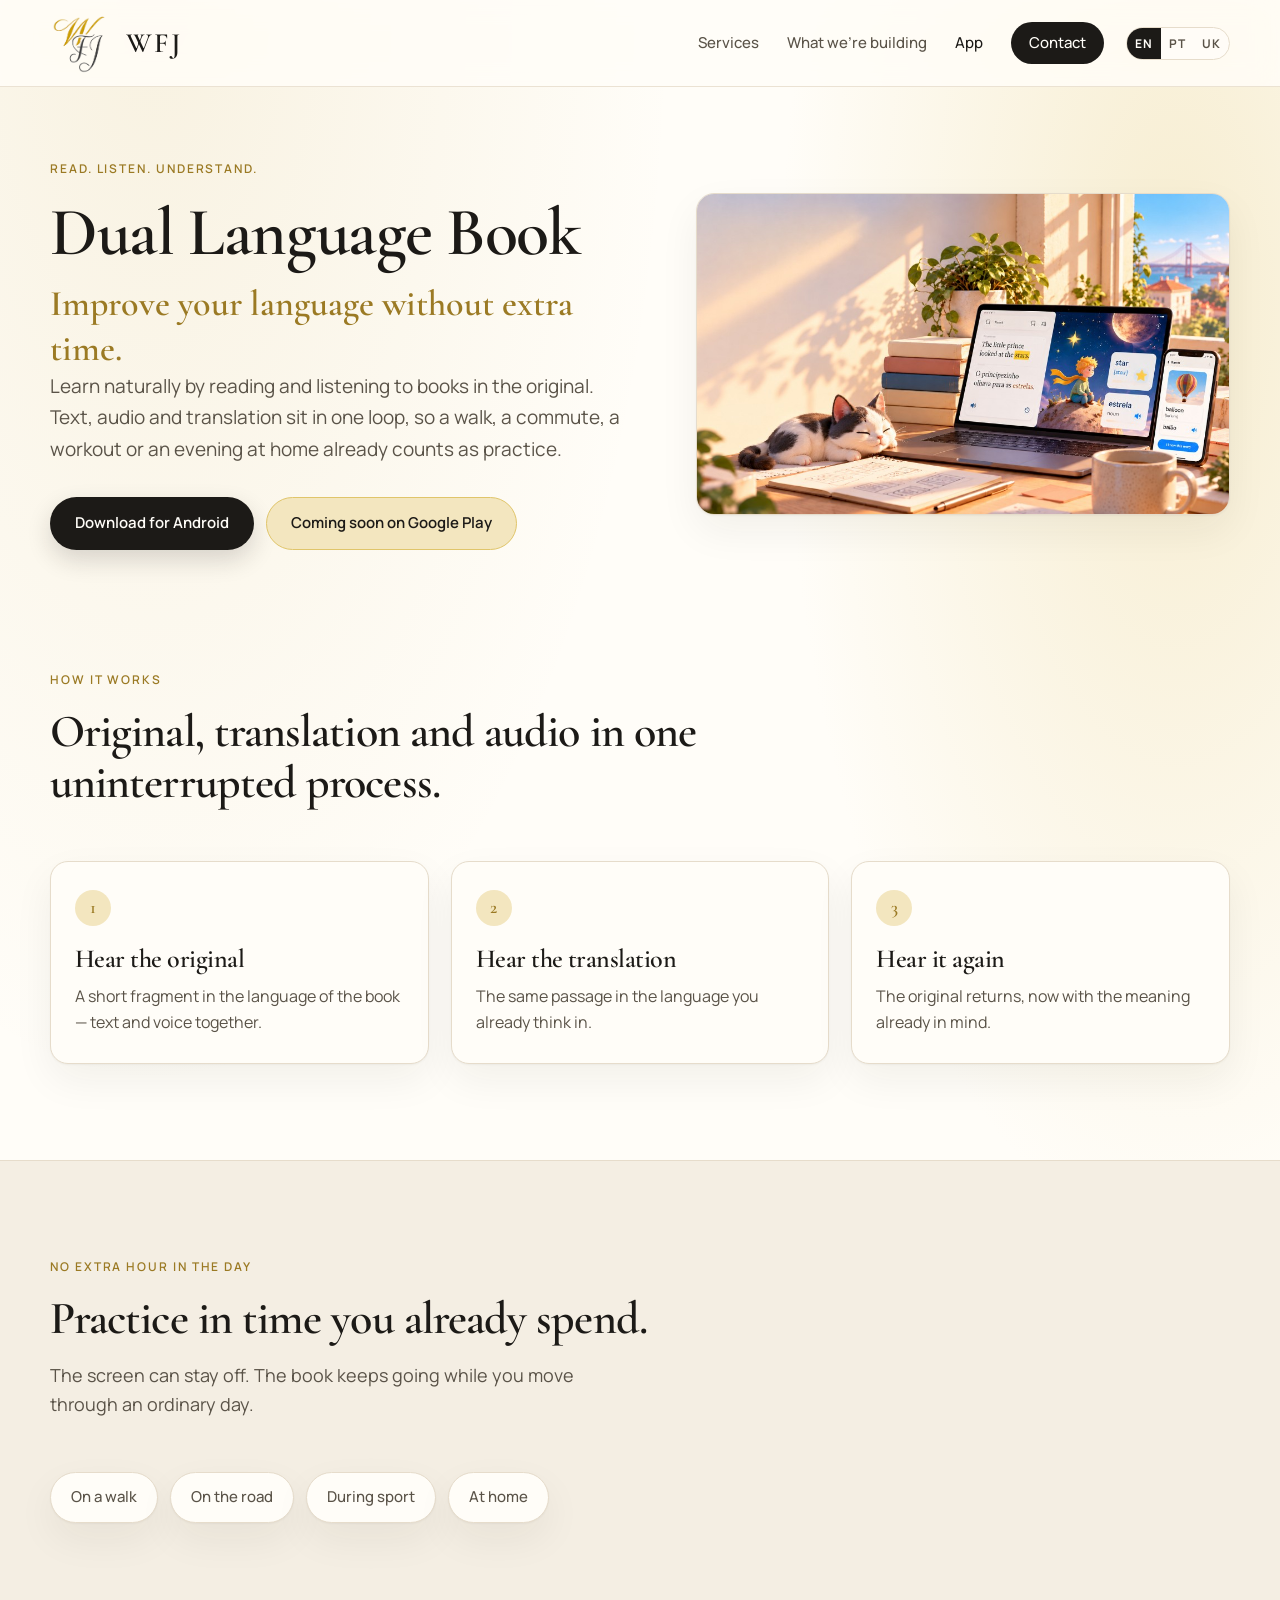
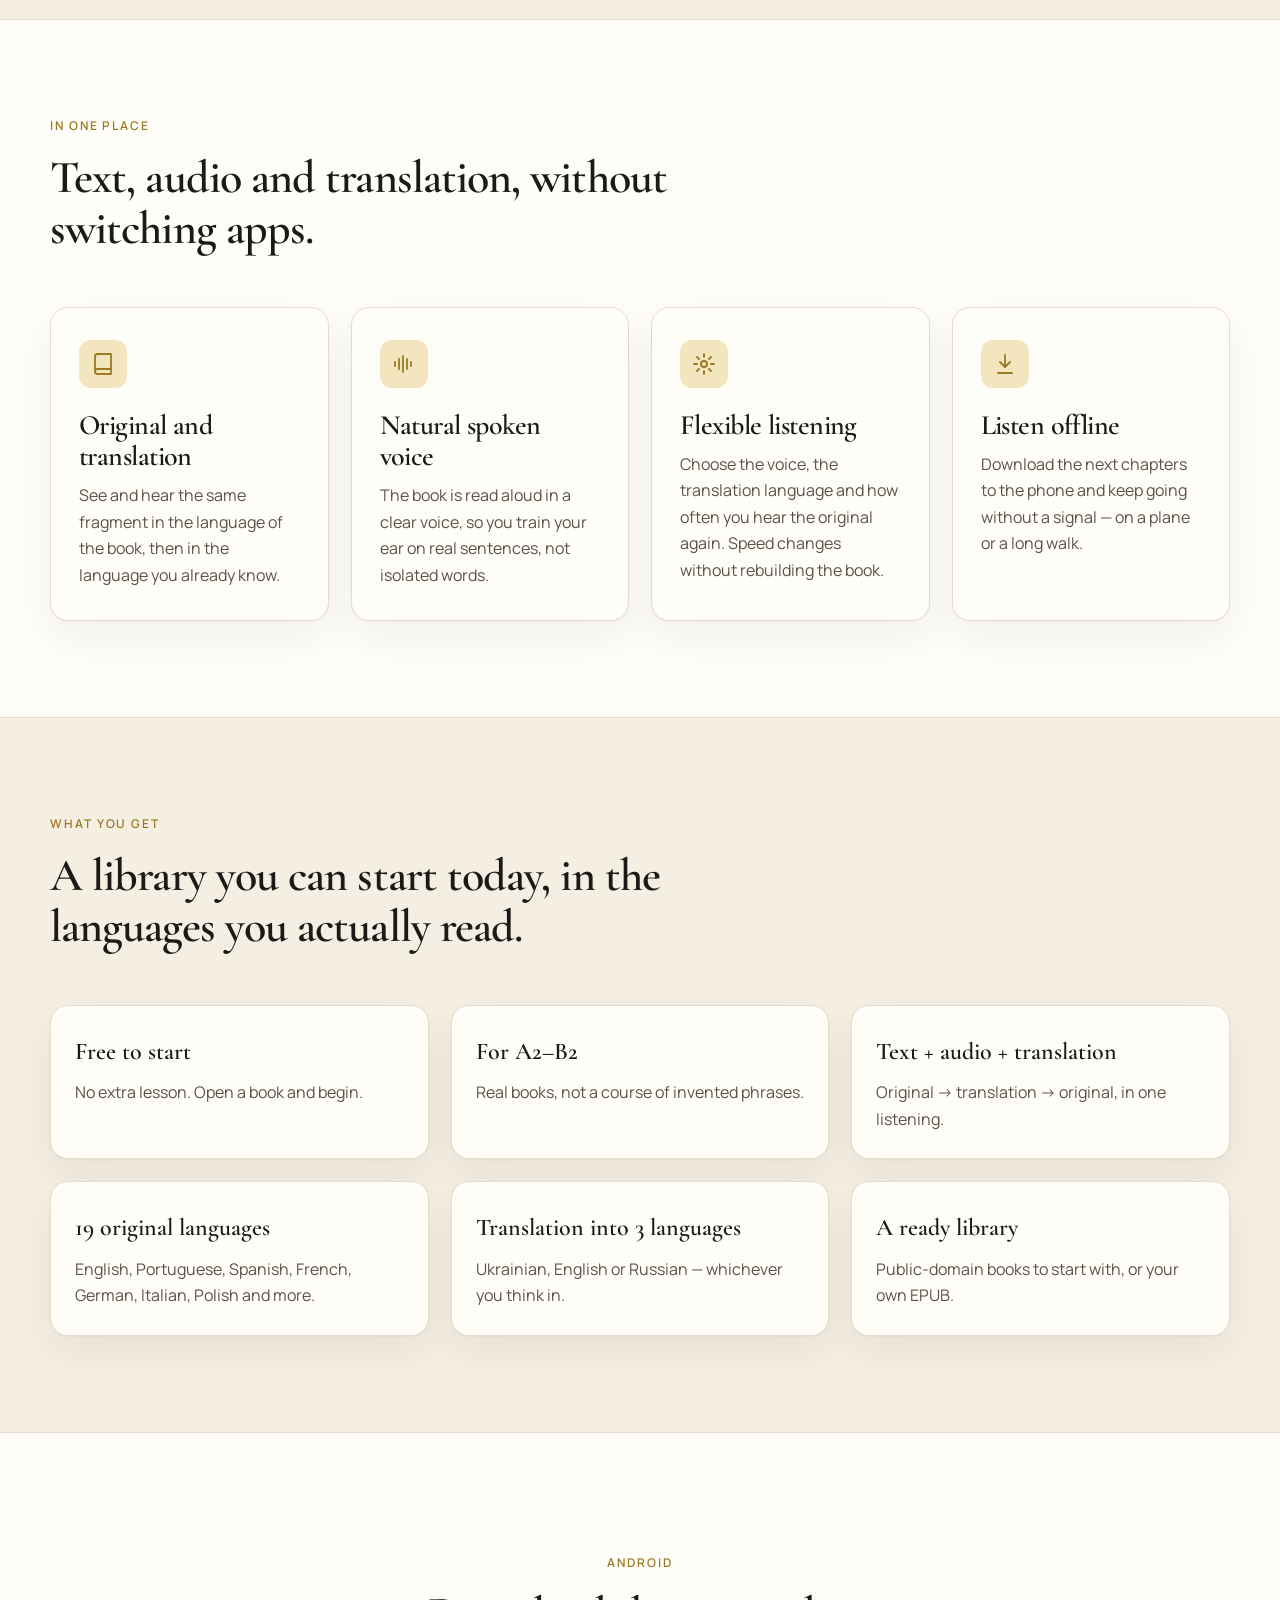
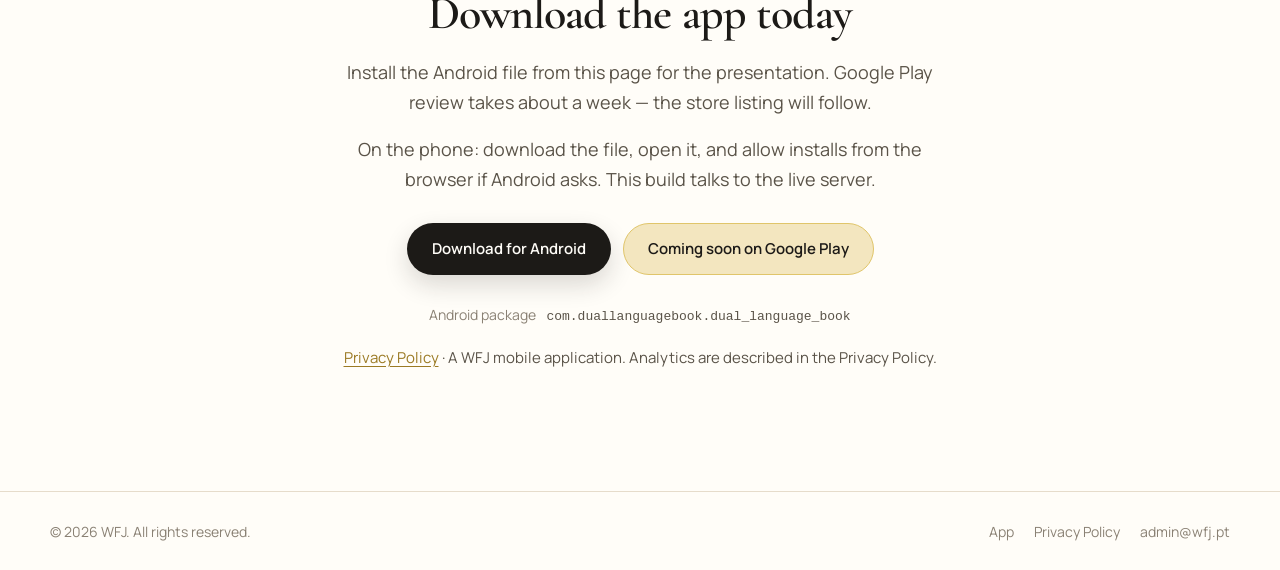
==== app.html @ e2689165 "Rewrite the app page around language practice that costs no extra time." ====
<!DOCTYPE html>
<html lang="en" data-page="app">
<head>
  <meta charset="UTF-8">
  <meta name="viewport" content="width=device-width, initial-scale=1.0">
  <title>Dual Language Book — WFJ</title>
  <meta name="description" content="Improve your language without extra time. Dual Language Book puts original text, translation and audio in one loop — on a walk, on the road, during sport or at home.">
  <meta name="theme-color" content="#f7f1e6">

  <meta property="og:type" content="website">
  <meta property="og:title" content="Dual Language Book — WFJ">
  <meta property="og:description" content="Improve your language without extra time. Read and listen to books in the original, with translation, in time you already spend.">
  <meta property="og:site_name" content="WFJ">
  <meta property="og:image" content="assets/hero.jpg">

  <link rel="icon" type="image/png" href="assets/logo.png">
  <link rel="preconnect" href="https://fonts.googleapis.com">
  <link rel="preconnect" href="https://fonts.gstatic.com" crossorigin>
  <link href="https://fonts.googleapis.com/css2?family=Cormorant+Garamond:wght@500;600;700&family=Manrope:wght@400;500;600;700&display=swap" rel="stylesheet">
  <link rel="stylesheet" href="styles.css">
</head>
<body>

  <header class="site-header">
    <div class="container header-inner">
      <a href="index.html" class="brand" data-i18n-aria="a11y.home">
        <img src="assets/logo.png" alt="" class="brand-mark">
        <span class="brand-name">WFJ</span>
      </a>

      <div class="header-tools">
        <nav class="site-nav" data-i18n-aria="a11y.nav">
          <a href="index.html#services" data-i18n="nav.services">Services</a>
          <a href="index.html#building" data-i18n="nav.building">What we're building</a>
          <a href="app.html" class="nav-keep" aria-current="page" data-i18n="nav.app">App</a>
          <a href="index.html#contact" class="nav-cta" data-i18n="nav.contact">Contact</a>
        </nav>
        <div class="lang-switch" role="group" data-i18n-aria="a11y.language">
          <button type="button" data-set-lang="en" aria-pressed="true">EN</button>
          <button type="button" data-set-lang="pt" aria-pressed="false">PT</button>
          <button type="button" data-set-lang="uk" aria-pressed="false">UK</button>
        </div>
      </div>
    </div>
  </header>

  <main id="top">

    <section class="product-hero">
      <div class="container product-hero-inner">
        <div>
          <p class="eyebrow" data-i18n="app.eyebrow">Read. Listen. Understand.</p>
          <h1 data-i18n="app.title">Dual Language Book</h1>
          <p class="product-claim" data-i18n="app.claim">Improve your language without extra time.</p>
          <p class="lead" data-i18n="app.lead">
            Learn naturally by reading and listening to books in the original.
            Text, audio and translation sit in one loop, so a walk, a commute,
            a workout or an evening at home already counts as practice.
          </p>
          <div class="product-hero-actions">
            <a href="downloads/dual-language-book.apk" class="btn btn-primary" download data-i18n="app.download">Download for Android</a>
            <span class="btn btn-soon" data-i18n="app.storeSoon">Coming soon on Google Play</span>
          </div>
        </div>
        <figure class="product-hero-media">
          <img
            src="assets/hero.jpg"
            data-i18n-alt="a11y.heroAlt"
            alt="A quiet workspace with a laptop and phone showing a bilingual reading experience."
            width="800"
            height="560"
          >
        </figure>
      </div>
    </section>

    <section class="section">
      <div class="container">
        <div class="section-head">
          <p class="eyebrow" data-i18n="app.howEyebrow">How it works</p>
          <h2 data-i18n="app.howTitle">Original, translation and audio in one uninterrupted process.</h2>
        </div>
        <div class="steps">
          <article class="step">
            <span class="step-num" aria-hidden="true">1</span>
            <h3 data-i18n="app.how1Title">Hear the original</h3>
            <p data-i18n="app.how1Text">A short fragment in the language of the book.</p>
          </article>
          <article class="step">
            <span class="step-num" aria-hidden="true">2</span>
            <h3 data-i18n="app.how2Title">Hear the translation</h3>
            <p data-i18n="app.how2Text">The same passage in the language you are learning from.</p>
          </article>
          <article class="step">
            <span class="step-num" aria-hidden="true">3</span>
            <h3 data-i18n="app.how3Title">Hear it again</h3>
            <p data-i18n="app.how3Text">The original returns, now with the meaning already in mind.</p>
          </article>
        </div>
      </div>
    </section>

    <section class="section section-alt">
      <div class="container">
        <div class="section-head">
          <p class="eyebrow" data-i18n="app.whereEyebrow">No extra hour in the day</p>
          <h2 data-i18n="app.whereTitle">Practice in time you already spend.</h2>
          <p class="lead" data-i18n="app.whereLead">The screen can stay off. The book keeps going while you move through an ordinary day.</p>
        </div>
        <ul class="pill-list" data-i18n-aria="a11y.where">
          <li data-i18n="app.whereWalk">On a walk</li>
          <li data-i18n="app.whereCommute">On the road</li>
          <li data-i18n="app.whereSport">During sport</li>
          <li data-i18n="app.whereHome">At home</li>
        </ul>
      </div>
    </section>

    <section class="section">
      <div class="container">
        <div class="section-head">
          <p class="eyebrow" data-i18n="app.featuresEyebrow">In one place</p>
          <h2 data-i18n="app.featuresTitle">Text, audio and translation, without switching apps.</h2>
        </div>
        <div class="cards cards-four">
          <article class="card">
            <div class="card-icon" aria-hidden="true">
              <svg viewBox="0 0 24 24" width="24" height="24" fill="none" stroke="currentColor" stroke-width="1.8" stroke-linecap="round" stroke-linejoin="round">
                <path d="M4 19.5A2.5 2.5 0 0 1 6.5 17H20"/>
                <path d="M6.5 2H20v20H6.5A2.5 2.5 0 0 1 4 19.5v-15A2.5 2.5 0 0 1 6.5 2z"/>
              </svg>
            </div>
            <h3 data-i18n="app.featTextTitle">Original and translation</h3>
            <p data-i18n="app.featTextText">See and hear the same fragment in the language of the book, then in the language you already know.</p>
          </article>
          <article class="card">
            <div class="card-icon" aria-hidden="true">
              <svg viewBox="0 0 24 24" width="24" height="24" fill="none" stroke="currentColor" stroke-width="1.8" stroke-linecap="round" stroke-linejoin="round">
                <path d="M3 10v4M7 7v10M11 4v16M15 7v10M19 10v4"/>
              </svg>
            </div>
            <h3 data-i18n="app.featVoiceTitle">Natural spoken voice</h3>
            <p data-i18n="app.featVoiceText">The book is read aloud in a clear voice, so you train your ear on real sentences, not isolated words.</p>
          </article>
          <article class="card">
            <div class="card-icon" aria-hidden="true">
              <svg viewBox="0 0 24 24" width="24" height="24" fill="none" stroke="currentColor" stroke-width="1.8" stroke-linecap="round" stroke-linejoin="round">
                <circle cx="12" cy="12" r="3"/>
                <path d="M12 2v3M12 19v3M2 12h3M19 12h3M4.9 4.9l2.1 2.1M17 17l2.1 2.1M4.9 19.1L7 17M17 7l2.1-2.1"/>
              </svg>
            </div>
            <h3 data-i18n="app.featSettingsTitle">Flexible listening</h3>
            <p data-i18n="app.featSettingsText">Choose the voice, the translation language and how often you hear the original again. Speed changes without rebuilding the book.</p>
          </article>
          <article class="card">
            <div class="card-icon" aria-hidden="true">
              <svg viewBox="0 0 24 24" width="24" height="24" fill="none" stroke="currentColor" stroke-width="1.8" stroke-linecap="round" stroke-linejoin="round">
                <path d="M12 3v12"/>
                <path d="M7 10l5 5 5-5"/>
                <path d="M5 21h14"/>
              </svg>
            </div>
            <h3 data-i18n="app.featOfflineTitle">Listen offline</h3>
            <p data-i18n="app.featOfflineText">Download the next chapters to the phone and keep going without a signal — on a plane or a long walk.</p>
          </article>
        </div>
      </div>
    </section>

    <section class="section section-alt">
      <div class="container">
        <div class="section-head">
          <p class="eyebrow" data-i18n="app.factsEyebrow">What you get</p>
          <h2 data-i18n="app.factsTitle">A library you can start today, in the languages you actually read.</h2>
        </div>
        <ul class="fact-list">
          <li>
            <strong data-i18n="app.factFreeTitle">Free to start</strong>
            <span data-i18n="app.factFreeText">No extra lesson. Open a book and begin.</span>
          </li>
          <li>
            <strong data-i18n="app.factLevelTitle">For A2–B2</strong>
            <span data-i18n="app.factLevelText">Real books, not a course of invented phrases.</span>
          </li>
          <li>
            <strong data-i18n="app.factLoopTitle">Text + audio + translation</strong>
            <span data-i18n="app.factLoopText">Original → translation → original, in one listening.</span>
          </li>
          <li>
            <strong data-i18n="app.factOrigTitle">19 original languages</strong>
            <span data-i18n="app.factOrigText">English, Portuguese, Spanish, French, German, Italian, Polish and more.</span>
          </li>
          <li>
            <strong data-i18n="app.factTrTitle">Translation into 3 languages</strong>
            <span data-i18n="app.factTrText">Ukrainian, English or Russian — whichever you think in.</span>
          </li>
          <li>
            <strong data-i18n="app.featLibraryTitle">A ready library</strong>
            <span data-i18n="app.featLibraryText">Public-domain books to start with, or your own EPUB.</span>
          </li>
        </ul>
      </div>
    </section>

    <section class="section contact">
      <div class="container product-get">
        <p class="eyebrow" data-i18n="app.getEyebrow">Android</p>
        <h2 data-i18n="app.getTitle">Download the app today</h2>
        <p class="lead" data-i18n="app.getLead">
          Install the Android file from this page for the presentation. Google Play
          review takes about a week — the store listing will follow.
        </p>
        <p class="lead" data-i18n="app.installHint">
          On the phone: download the file, open it, and allow installs from the
          browser if Android asks. This build talks to the live server.
        </p>
        <div class="product-get-actions">
          <a href="downloads/dual-language-book.apk" class="btn btn-primary" download data-i18n="app.download">Download for Android</a>
          <span class="btn btn-soon" data-i18n="app.storeSoon">Coming soon on Google Play</span>
        </div>
        <p class="product-meta">
          <span data-i18n="app.packageLabel">Android package</span>
          <code>com.duallanguagebook.dual_language_book</code>
        </p>
        <p class="product-legal">
          <a href="privacy.html" data-i18n="footer.privacy">Privacy Policy</a>
          <span aria-hidden="true"> · </span>
          <span data-i18n="app.privacyNote">A WFJ mobile application. Analytics are described in the Privacy Policy.</span>
        </p>
      </div>
    </section>

  </main>

  <footer class="site-footer">
    <div class="container footer-inner">
      <p data-i18n="footer.copy">&copy; 2026 WFJ. All rights reserved.</p>
      <div class="footer-links">
        <a href="app.html" aria-current="page" data-i18n="nav.app">App</a>
        <a href="privacy.html" data-i18n="footer.privacy">Privacy Policy</a>
        <a href="mailto:admin@wfj.pt">admin@wfj.pt</a>
      </div>
    </div>
  </footer>

  <script src="i18n.js"></script>
</body>
</html>
---- styles.css ----
/* ---------- Tokens ---------- */
:root {
  --bg: #fffdf8;
  --bg-soft: #f4eee3;
  --ink: #1c1a17;
  --ink-soft: #5a5348;
  --muted: #8a8174;
  --line: #e6dccb;
  --gold: #c6a03a;
  --gold-deep: #9b7a24;
  --gold-soft: #f3e6bf;
  --radius: 18px;
  --shadow: 0 1px 2px rgba(28, 26, 23, 0.04), 0 16px 40px rgba(28, 26, 23, 0.06);
  --shadow-hover: 0 2px 6px rgba(28, 26, 23, 0.06), 0 22px 48px rgba(155, 122, 36, 0.16);
  --container: 1180px;
  --font: "Manrope", system-ui, -apple-system, "Segoe UI", Roboto, Helvetica, Arial, sans-serif;
  --serif: "Cormorant Garamond", "Times New Roman", serif;
}

/* ---------- Base ---------- */
*,
*::before,
*::after {
  box-sizing: border-box;
}

html {
  scroll-behavior: smooth;
  -webkit-text-size-adjust: 100%;
}

body {
  margin: 0;
  font-family: var(--font);
  font-size: 17px;
  line-height: 1.65;
  color: var(--ink);
  background:
    radial-gradient(70% 50% at 12% 0%, rgba(198, 160, 58, 0.12), transparent 58%),
    radial-gradient(50% 40% at 92% 8%, rgba(243, 230, 191, 0.7), transparent 62%),
    var(--bg);
  -webkit-font-smoothing: antialiased;
}

h1, h2, h3, p {
  margin: 0;
}

h1, h2, h3 {
  font-family: var(--serif);
  letter-spacing: -0.02em;
  line-height: 1.12;
  font-weight: 600;
}

a {
  color: inherit;
  text-decoration: none;
}

img {
  max-width: 100%;
  display: block;
}

.container {
  width: min(var(--container), calc(100% - 56px));
  margin: 0 auto;
}

.eyebrow {
  font-size: 12px;
  font-weight: 600;
  letter-spacing: 0.16em;
  text-transform: uppercase;
  color: var(--gold-deep);
  margin-bottom: 16px;
}

.lead {
  font-size: 18px;
  color: var(--ink-soft);
  max-width: 54ch;
}

/* ---------- Header ---------- */
.site-header {
  position: sticky;
  top: 0;
  z-index: 10;
  background: rgba(255, 253, 248, 0.86);
  backdrop-filter: saturate(160%) blur(14px);
  -webkit-backdrop-filter: saturate(160%) blur(14px);
  border-bottom: 1px solid rgba(230, 220, 203, 0.8);
}

.header-inner {
  display: flex;
  align-items: center;
  justify-content: space-between;
  height: 86px;
}

.brand {
  display: inline-flex;
  align-items: center;
  gap: 14px;
}

.brand-mark {
  width: 62px;
  height: 62px;
  object-fit: contain;
}

.brand-name {
  font-family: var(--serif);
  font-size: 28px;
  font-weight: 600;
  letter-spacing: 0.08em;
  line-height: 1;
}

.header-tools {
  display: flex;
  align-items: center;
  gap: 22px;
}

.site-nav {
  display: flex;
  align-items: center;
  gap: 28px;
  font-size: 15px;
  font-weight: 500;
  color: var(--ink-soft);
}

.lang-switch {
  display: inline-flex;
  border: 1px solid var(--line);
  border-radius: 999px;
  overflow: hidden;
  background: rgba(255, 253, 248, 0.78);
}

.lang-switch button {
  margin: 0;
  border: 0;
  background: transparent;
  font-family: inherit;
  font-size: 12px;
  font-weight: 700;
  letter-spacing: 0.08em;
  padding: 7px 8px;
  color: var(--ink-soft);
  cursor: pointer;
}

.lang-switch button[aria-pressed="true"] {
  background: var(--ink);
  color: #fffdf8;
}

.site-nav a {
  transition: color 0.15s ease;
}

.site-nav a:hover {
  color: var(--ink);
}

.site-nav a[aria-current="page"] {
  color: var(--ink);
}

.nav-cta {
  padding: 9px 18px;
  border-radius: 999px;
  background: var(--ink);
  color: #fffdf8 !important;
  transition: background 0.15s ease, transform 0.15s ease;
}

.nav-cta:hover {
  background: var(--gold-deep);
}

/* ---------- Hero ---------- */
.hero {
  padding: 0;
}

.hero-scene {
  position: relative;
  min-height: min(86vh, 860px);
  overflow: hidden;
}

.hero-image {
  position: absolute;
  inset: 0;
  width: 100%;
  height: 100%;
  object-fit: cover;
  object-position: 82% 58%;
}

.hero-fade {
  position: absolute;
  inset: 0;
  pointer-events: none;
  background:
    linear-gradient(
      90deg,
      rgba(255, 253, 248, 0.92) 0%,
      rgba(255, 253, 248, 0.78) 26%,
      rgba(255, 253, 248, 0.28) 46%,
      transparent 62%
    ),
    linear-gradient(
      180deg,
      rgba(255, 253, 248, 0.18) 0%,
      transparent 22%
    );
}

.hero-inner {
  position: relative;
  z-index: 1;
  display: flex;
  align-items: flex-start;
  min-height: min(86vh, 860px);
  padding: 88px 0 220px;
}

.hero-copy {
  max-width: 540px;
}

.hero h1 {
  font-size: clamp(40px, 5.2vw, 66px);
  margin-bottom: 22px;
}

.hero .lead {
  font-size: clamp(17px, 1.6vw, 19px);
}

.hero-actions {
  display: flex;
  flex-wrap: wrap;
  gap: 12px;
  margin-top: 34px;
}

/* ---------- Buttons ---------- */
.btn {
  display: inline-flex;
  align-items: center;
  justify-content: center;
  padding: 13px 24px;
  border-radius: 999px;
  font-size: 15px;
  font-weight: 600;
  border: 1px solid transparent;
  transition: transform 0.15s ease, box-shadow 0.15s ease, background 0.15s ease, border-color 0.15s ease;
}

.btn:hover {
  transform: translateY(-1px);
}

.btn-primary {
  background: var(--ink);
  color: #fffdf8;
  box-shadow: 0 10px 24px rgba(28, 26, 23, 0.16);
}

.btn-primary:hover {
  background: var(--gold-deep);
  box-shadow: 0 12px 28px rgba(155, 122, 36, 0.28);
}

.btn-ghost {
  background: rgba(255, 253, 248, 0.78);
  color: var(--ink);
  border-color: #d8ccb4;
}

.btn-ghost:hover {
  border-color: var(--gold);
  background: #fffdf8;
}

/* ---------- Sections ---------- */
.section {
  padding: 96px 0;
}

.section-alt {
  background: var(--bg-soft);
  border-top: 1px solid var(--line);
  border-bottom: 1px solid var(--line);
}

.section-head {
  max-width: 760px;
  margin-bottom: 52px;
}

.section-head .lead {
  margin-top: 16px;
}

.section h2 {
  font-size: clamp(32px, 4vw, 46px);
}

/* ---------- Cards ---------- */
.cards {
  display: grid;
  grid-template-columns: repeat(3, 1fr);
  gap: 22px;
}

.cards-four {
  grid-template-columns: repeat(4, 1fr);
}

.card {
  position: relative;
  padding: 32px 28px;
  border-radius: var(--radius);
  background: #fffdf8;
  border: 1px solid var(--line);
  box-shadow: var(--shadow);
  transition: transform 0.2s ease, box-shadow 0.2s ease, border-color 0.2s ease;
}

.card::before {
  content: "";
  position: absolute;
  inset: 0 auto auto 0;
  height: 2px;
  width: 100%;
  border-radius: var(--radius) var(--radius) 0 0;
  background: linear-gradient(90deg, var(--gold), #e8d38a);
  opacity: 0;
  transition: opacity 0.2s ease;
}

.card:hover {
  transform: translateY(-4px);
  box-shadow: var(--shadow-hover);
  border-color: #d8c89a;
}

.card:hover::before {
  opacity: 1;
}

.card-icon {
  display: inline-flex;
  align-items: center;
  justify-content: center;
  width: 48px;
  height: 48px;
  border-radius: 12px;
  background: var(--gold-soft);
  color: var(--gold-deep);
  margin-bottom: 22px;
}

.card h3 {
  font-size: 28px;
  margin-bottom: 10px;
}

.card p {
  color: var(--ink-soft);
  font-size: 16px;
}

/* ---------- What we're building ---------- */
.building-inner {
  display: grid;
  grid-template-columns: 1.15fr 0.85fr;
  gap: 48px;
  align-items: center;
}

.building-text .lead {
  margin-top: 18px;
}

.product-teaser {
  display: block;
  position: relative;
  padding: 32px 30px 28px;
  border-radius: var(--radius);
  background: #fffdf8;
  border: 1px solid var(--line);
  box-shadow: var(--shadow);
  transition: transform 0.2s ease, box-shadow 0.2s ease, border-color 0.2s ease;
}

.product-teaser::before {
  content: "";
  position: absolute;
  inset: 0 auto auto 0;
  height: 2px;
  width: 100%;
  border-radius: var(--radius) var(--radius) 0 0;
  background: linear-gradient(90deg, var(--gold), #e8d38a);
}

.product-teaser:hover {
  transform: translateY(-4px);
  box-shadow: var(--shadow-hover);
  border-color: #d8c89a;
}

.product-teaser h3 {
  font-size: 32px;
  margin: 8px 0 12px;
}

.product-teaser p {
  color: var(--ink-soft);
  font-size: 16px;
}

.product-teaser-cta {
  display: inline-flex;
  align-items: center;
  gap: 8px;
  margin-top: 22px;
  font-size: 15px;
  font-weight: 600;
  color: var(--gold-deep);
}

.product-teaser:hover .product-teaser-cta {
  color: var(--ink);
}

.building-pills {
  margin-top: 36px;
}

.pill-list {
  list-style: none;
  margin: 0;
  padding: 0;
  display: flex;
  flex-wrap: wrap;
  gap: 12px;
  justify-content: flex-start;
}

.pill-list li {
  padding: 12px 20px;
  border-radius: 999px;
  background: #fffdf8;
  border: 1px solid var(--line);
  font-size: 15px;
  font-weight: 500;
  color: var(--ink-soft);
  box-shadow: var(--shadow);
}

/* ---------- Contact ---------- */
.contact {
  padding: 120px 0;
}

.contact-inner {
  text-align: center;
  max-width: 720px;
}

.contact .lead {
  margin: 18px auto 0;
}

.contact-email {
  display: inline-block;
  margin-top: 34px;
  padding: 16px 32px;
  border-radius: 999px;
  font-size: clamp(18px, 2.2vw, 22px);
  font-weight: 600;
  color: #fffdf8;
  background: var(--ink);
  transition: background 0.15s ease, transform 0.15s ease, box-shadow 0.15s ease;
}

.contact-email:hover {
  background: var(--gold-deep);
  transform: translateY(-1px);
  box-shadow: 0 12px 28px rgba(155, 122, 36, 0.28);
}

/* ---------- Footer ---------- */
.site-footer {
  border-top: 1px solid var(--line);
  padding: 28px 0;
  font-size: 14px;
  color: var(--muted);
}

.footer-inner {
  display: flex;
  align-items: center;
  justify-content: space-between;
  gap: 16px;
  flex-wrap: wrap;
}

.footer-links {
  display: flex;
  align-items: center;
  gap: 20px;
  flex-wrap: wrap;
}

.footer-inner a:hover {
  color: var(--ink);
}

/* ---------- Legal page ---------- */
.legal {
  padding: 72px 0 120px;
}

.legal-wrap {
  max-width: 760px;
}

.legal h1 {
  font-size: clamp(40px, 5vw, 62px);
  margin-bottom: 14px;
}

.legal-meta {
  color: var(--muted);
  font-size: 15px;
  margin-bottom: 40px;
}

.legal h2 {
  font-size: clamp(26px, 3vw, 34px);
  margin: 40px 0 14px;
}

.legal p,
.legal li {
  color: var(--ink-soft);
}

.legal p + p {
  margin-top: 14px;
}

.legal ul {
  margin: 12px 0 0;
  padding-left: 22px;
}

.legal li + li {
  margin-top: 8px;
}

.legal a {
  color: var(--gold-deep);
  text-decoration: underline;
  text-underline-offset: 3px;
}

.legal a:hover {
  color: var(--ink);
}

/* ---------- Product page ---------- */
.product-hero {
  padding: 72px 0 24px;
}

.product-hero-inner {
  display: grid;
  grid-template-columns: 1.05fr 0.95fr;
  gap: 56px;
  align-items: center;
}

.product-claim {
  margin: 10px 0 0;
  font-family: var(--serif);
  font-size: clamp(26px, 3vw, 36px);
  font-weight: 600;
  line-height: 1.25;
  color: var(--gold-deep);
}

.product-hero h1 {
  font-size: clamp(42px, 5.4vw, 68px);
  margin-bottom: 8px;
}

.product-hero .lead {
  font-size: clamp(17px, 1.6vw, 19px);
}

.product-hero-actions {
  display: flex;
  flex-wrap: wrap;
  gap: 12px;
  margin-top: 32px;
}

.btn-soon {
  background: var(--gold-soft);
  color: var(--ink);
  border-color: #e0c56a;
  cursor: default;
}

.btn-soon:hover {
  transform: none;
  background: var(--gold-soft);
  border-color: #e0c56a;
}

.product-hero-media {
  margin: 0;
  border-radius: var(--radius);
  overflow: hidden;
  border: 1px solid var(--line);
  box-shadow: var(--shadow);
}

.product-hero-media img {
  width: 100%;
  height: 100%;
  min-height: 320px;
  object-fit: cover;
  object-position: 78% 55%;
}

.steps {
  display: grid;
  grid-template-columns: repeat(3, 1fr);
  gap: 22px;
}

.step {
  padding: 28px 24px;
  border-radius: var(--radius);
  background: #fffdf8;
  border: 1px solid var(--line);
  box-shadow: var(--shadow);
}

.step-num {
  display: inline-flex;
  align-items: center;
  justify-content: center;
  width: 36px;
  height: 36px;
  margin-bottom: 18px;
  border-radius: 50%;
  background: var(--gold-soft);
  color: var(--gold-deep);
  font-family: var(--serif);
  font-size: 18px;
  font-weight: 600;
}

.step h3 {
  font-size: 26px;
  margin-bottom: 10px;
}

.step p {
  color: var(--ink-soft);
  font-size: 16px;
}

.fact-list {
  display: grid;
  grid-template-columns: repeat(3, 1fr);
  gap: 22px;
  margin: 0;
  padding: 0;
  list-style: none;
}

.fact-list li {
  padding: 26px 24px;
  border-radius: var(--radius);
  background: #fffdf8;
  border: 1px solid var(--line);
  box-shadow: var(--shadow);
}

.fact-list strong {
  display: block;
  font-family: var(--serif);
  font-size: 24px;
  font-weight: 600;
  margin-bottom: 8px;
}

.fact-list span {
  display: block;
  color: var(--ink-soft);
  font-size: 16px;
}

.product-get {
  text-align: center;
  max-width: 680px;
}

.product-get .lead {
  margin: 18px auto 0;
}

.product-get-actions {
  display: flex;
  flex-wrap: wrap;
  justify-content: center;
  gap: 12px;
  margin-top: 28px;
}

.product-meta {
  display: flex;
  flex-wrap: wrap;
  justify-content: center;
  align-items: baseline;
  gap: 8px 10px;
  margin-top: 28px;
  font-size: 14px;
  color: var(--muted);
}

.product-meta code {
  font-family: ui-monospace, "Cascadia Code", Consolas, monospace;
  font-size: 13px;
  color: var(--ink-soft);
}

.product-legal {
  margin-top: 18px;
  font-size: 15px;
  color: var(--ink-soft);
}

.product-legal a {
  color: var(--gold-deep);
  text-decoration: underline;
  text-underline-offset: 3px;
}

.product-legal a:hover {
  color: var(--ink);
}

/* ---------- Responsive ---------- */
@media (max-width: 1200px) {
  .cards-four,
  .fact-list {
    grid-template-columns: repeat(2, 1fr);
  }
}

@media (max-width: 980px) {
  .cards,
  .cards-four,
  .fact-list,
  .building-inner,
  .product-hero-inner,
  .steps {
    grid-template-columns: 1fr;
  }

  .hero-scene,
  .hero-inner {
    min-height: 0;
  }

  .hero-image {
    position: relative;
    height: 52vw;
    min-height: 280px;
    object-position: 70% 60%;
  }

  .hero-fade {
    display: none;
  }

  .hero-inner {
    padding: 36px 0 8px;
  }

  .hero-copy {
    max-width: none;
  }

  .pill-list {
    justify-content: flex-start;
  }
}

@media (max-width: 640px) {
  .container {
    width: calc(100% - 36px);
  }

  .header-inner {
    height: 72px;
  }

  .header-tools {
    gap: 12px;
  }

  .site-nav {
    gap: 12px;
  }

  .site-nav a:not(.nav-cta):not(.nav-keep) {
    display: none;
  }

  .product-hero,
  .product-hero-inner {
    padding-top: 40px;
  }

  .product-hero-media img {
    min-height: 220px;
  }

  .brand-name {
    font-size: 24px;
  }

  .section {
    padding: 72px 0;
  }

  .contact {
    padding: 88px 0;
  }

  .footer-inner {
    flex-direction: column;
    align-items: flex-start;
  }
}

@media (prefers-reduced-motion: reduce) {
  html {
    scroll-behavior: auto;
  }

  .btn, .card, .contact-email, .nav-cta, .product-teaser {
    transition: none;
  }

  .btn:hover, .card:hover, .contact-email:hover, .product-teaser:hover {
    transform: none;
  }
}
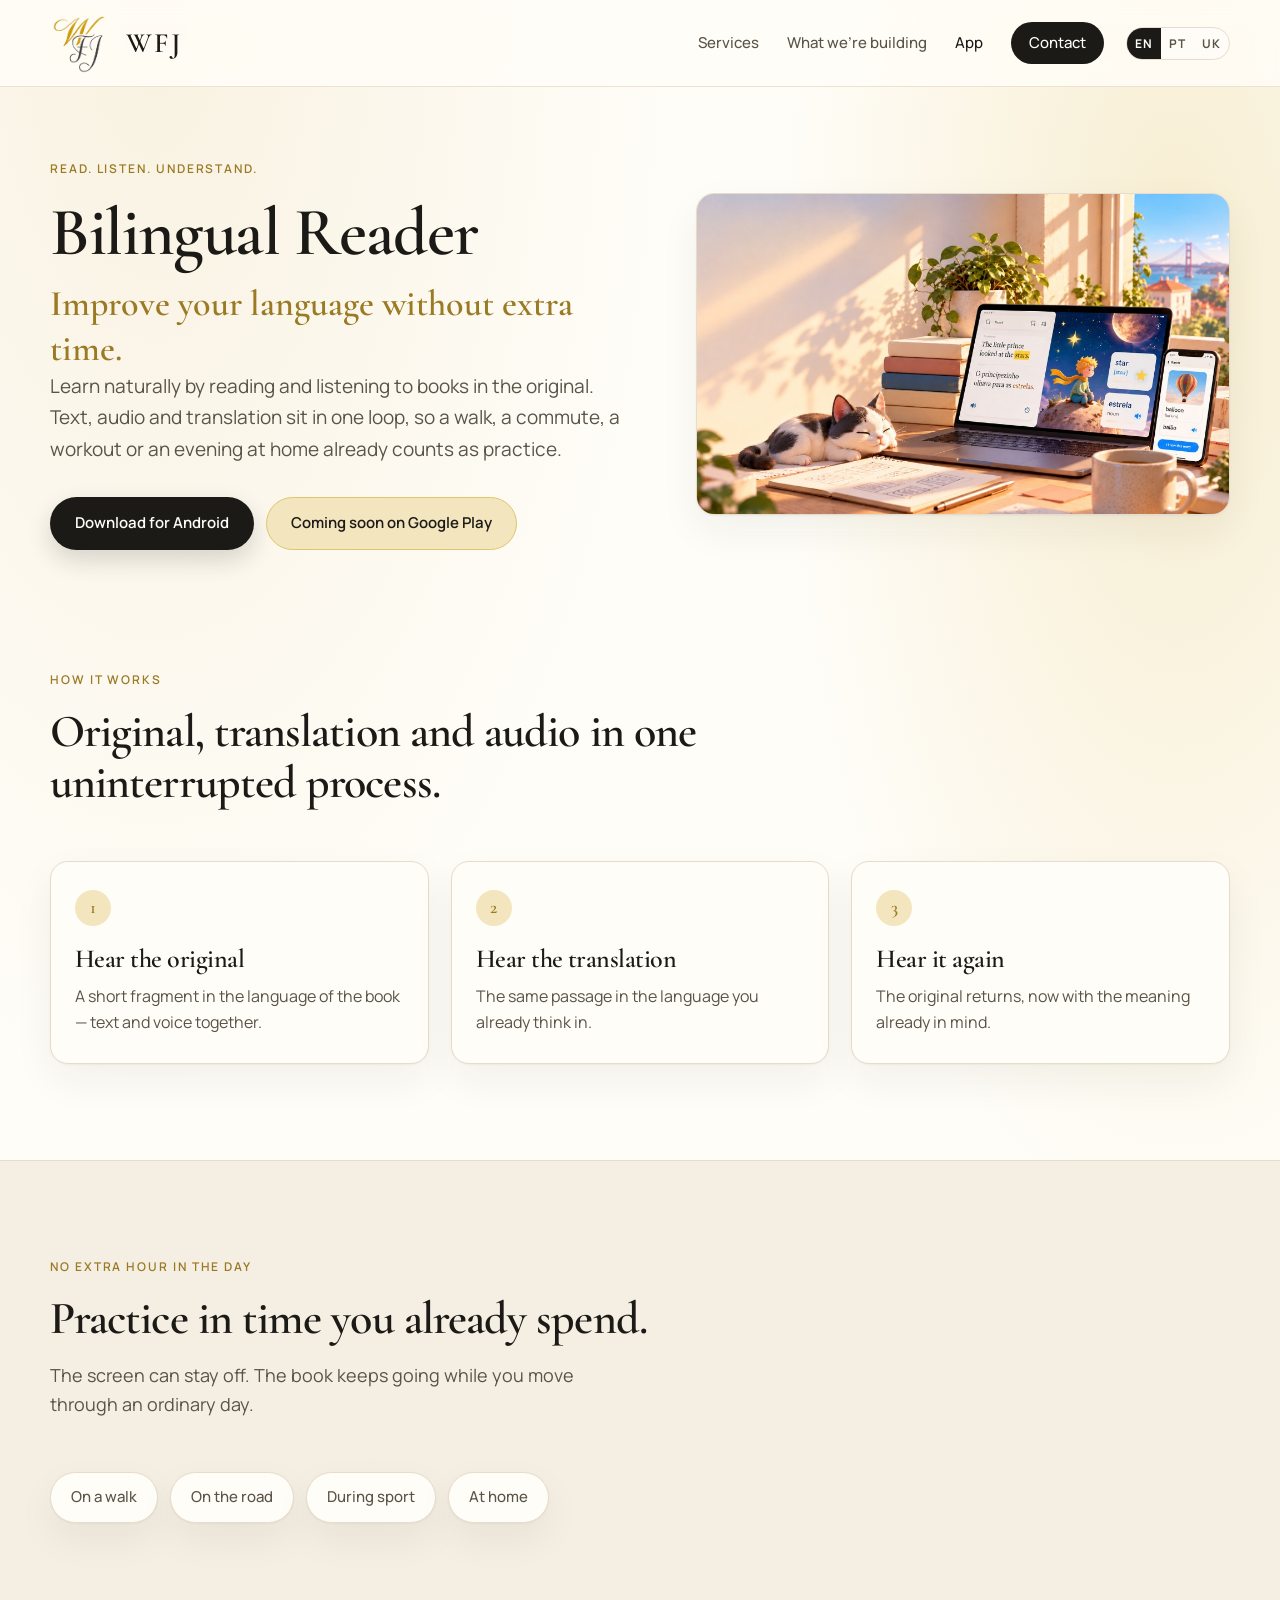
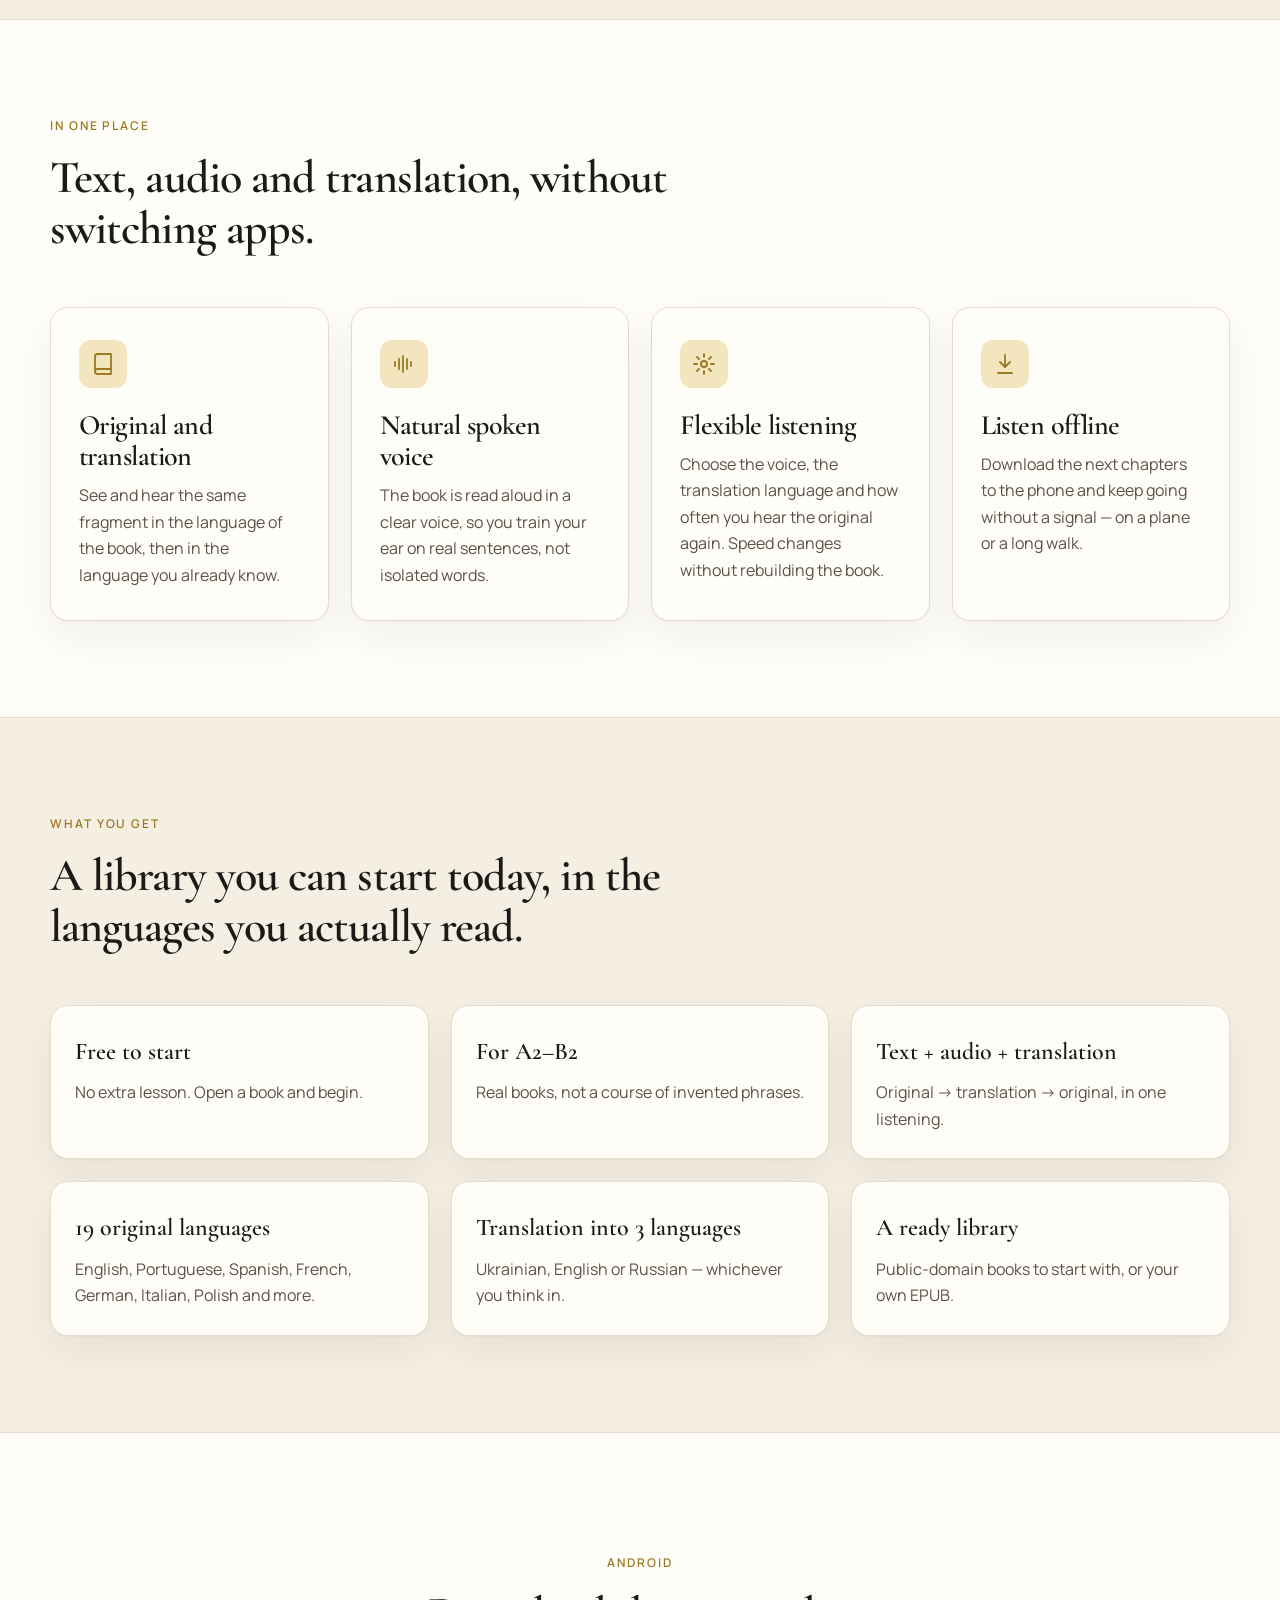
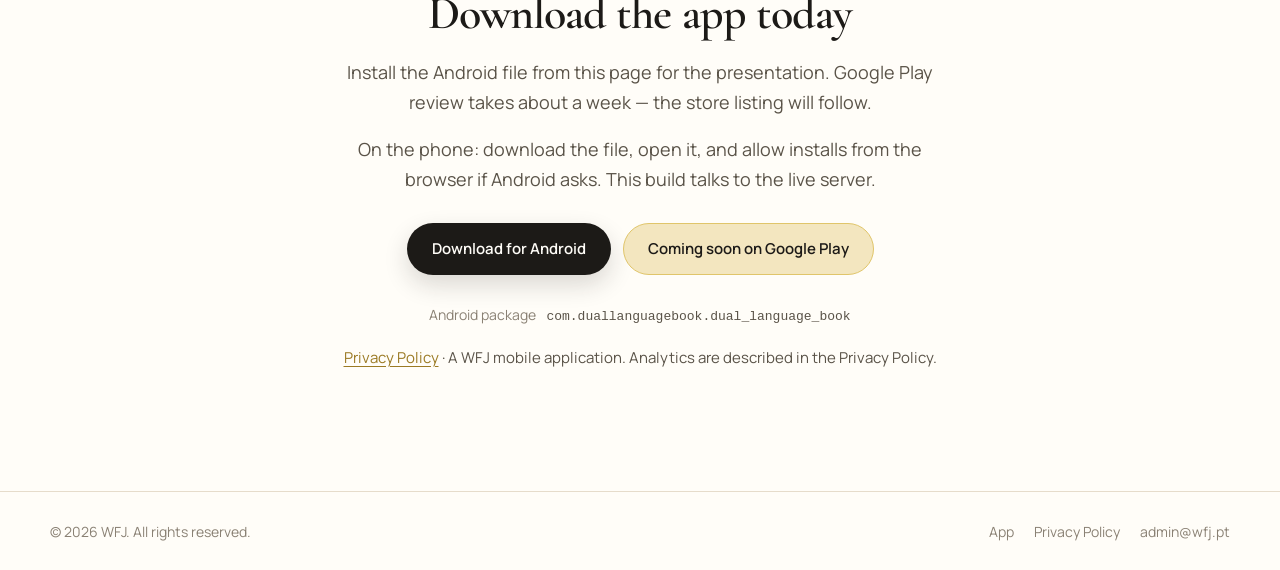
==== commit 21533350: "Rename the product to Bilingual Reader on the public site." ====
--- a/app.html
+++ b/app.html
@@ -3,15 +3,22 @@
 <head>
   <meta charset="UTF-8">
   <meta name="viewport" content="width=device-width, initial-scale=1.0">
-  <title>Dual Language Book — WFJ</title>
-  <meta name="description" content="Improve your language without extra time. Dual Language Book puts original text, translation and audio in one loop — on a walk, on the road, during sport or at home.">
+  <title>Bilingual Reader — WFJ</title>
+  <meta name="description" content="Improve your language without extra time. Bilingual Reader puts original text, translation and audio in one loop — on a walk, on the road, during sport or at home.">
   <meta name="theme-color" content="#f7f1e6">
 
   <meta property="og:type" content="website">
-  <meta property="og:title" content="Dual Language Book — WFJ">
+  <meta property="og:url" content="https://wfj.pt/app.html">
+  <meta property="og:title" content="Bilingual Reader — WFJ">
   <meta property="og:description" content="Improve your language without extra time. Read and listen to books in the original, with translation, in time you already spend.">
   <meta property="og:site_name" content="WFJ">
-  <meta property="og:image" content="assets/hero.jpg">
+  <meta property="og:image" content="https://wfj.pt/assets/hero.jpg">
+  <meta property="og:image:secure_url" content="https://wfj.pt/assets/hero.jpg">
+  <meta property="og:image:type" content="image/jpeg">
+  <meta property="og:image:width" content="1024">
+  <meta property="og:image:height" content="576">
+  <meta name="twitter:card" content="summary_large_image">
+  <meta name="twitter:image" content="https://wfj.pt/assets/hero.jpg">
 
   <link rel="icon" type="image/png" href="assets/logo.png">
   <link rel="preconnect" href="https://fonts.googleapis.com">
@@ -50,7 +57,7 @@
       <div class="container product-hero-inner">
         <div>
           <p class="eyebrow" data-i18n="app.eyebrow">Read. Listen. Understand.</p>
-          <h1 data-i18n="app.title">Dual Language Book</h1>
+          <h1 data-i18n="app.title">Bilingual Reader</h1>
           <p class="product-claim" data-i18n="app.claim">Improve your language without extra time.</p>
           <p class="lead" data-i18n="app.lead">
             Learn naturally by reading and listening to books in the original.
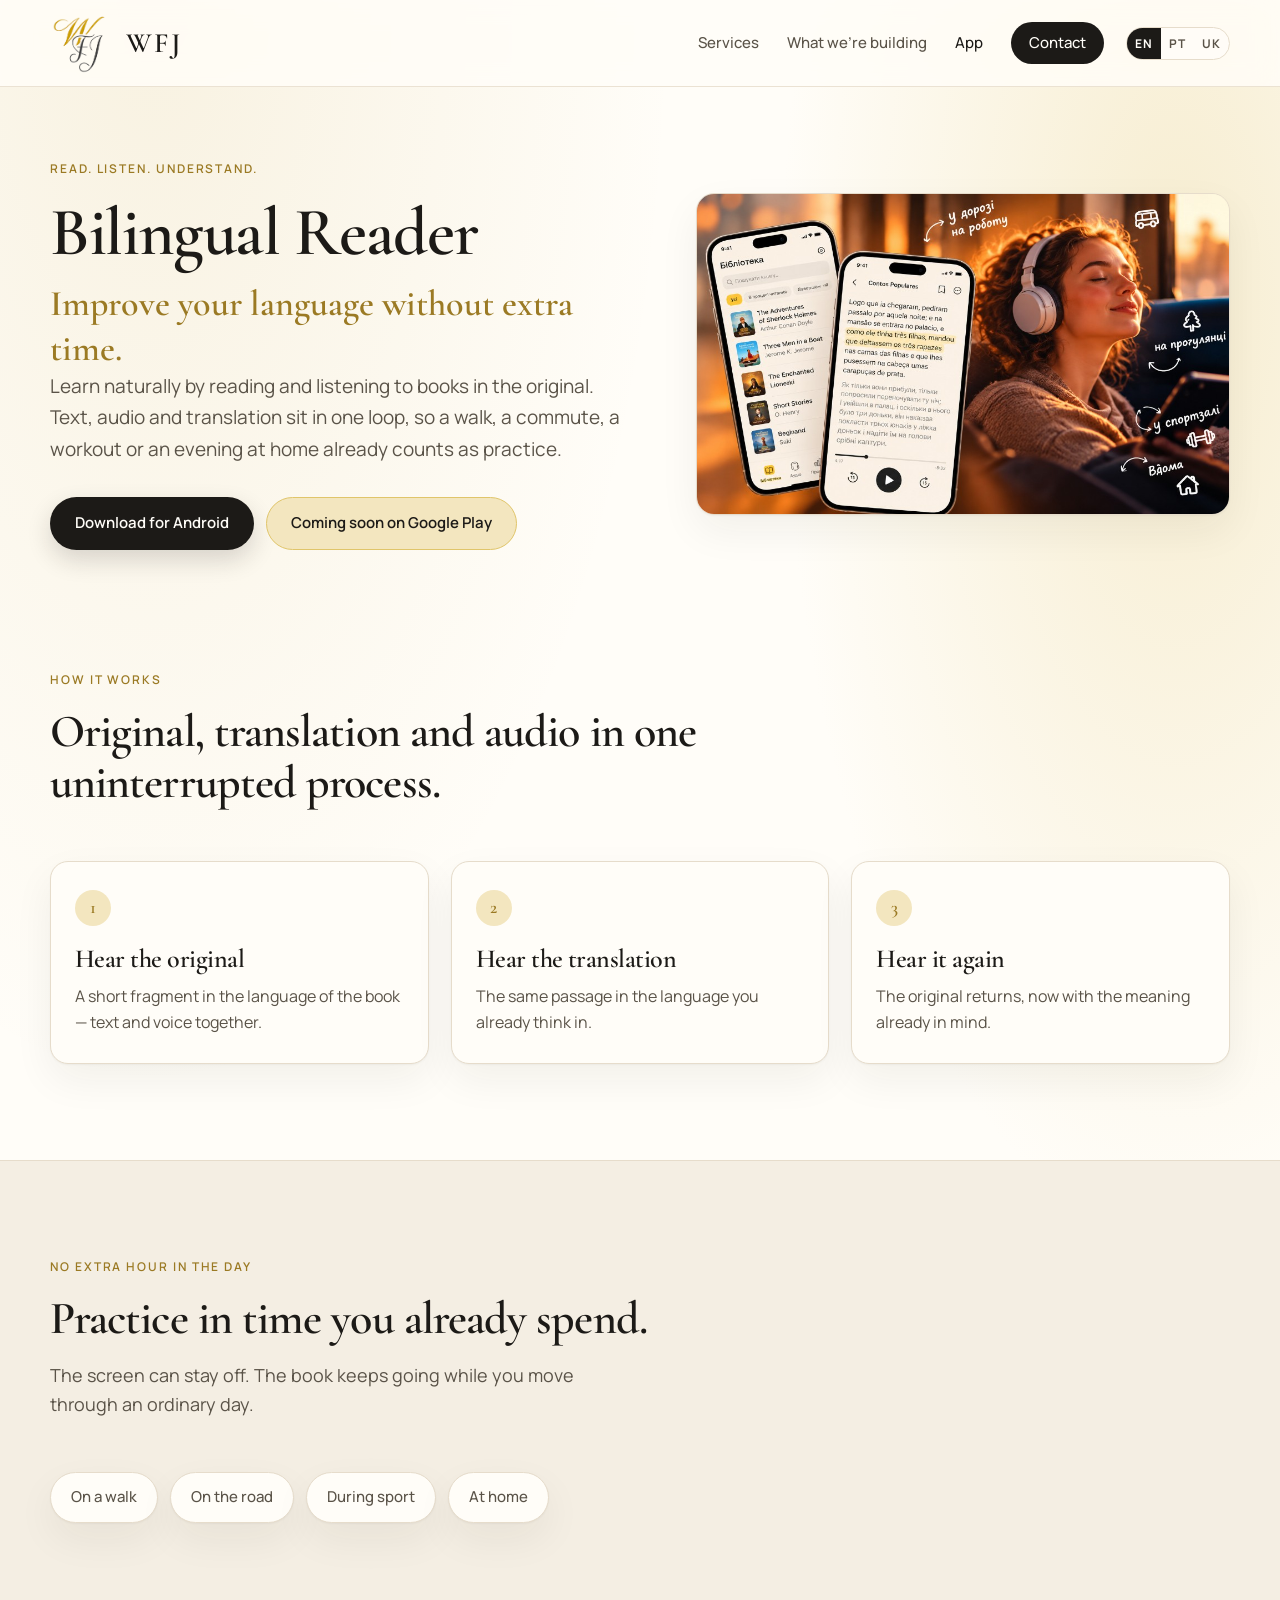
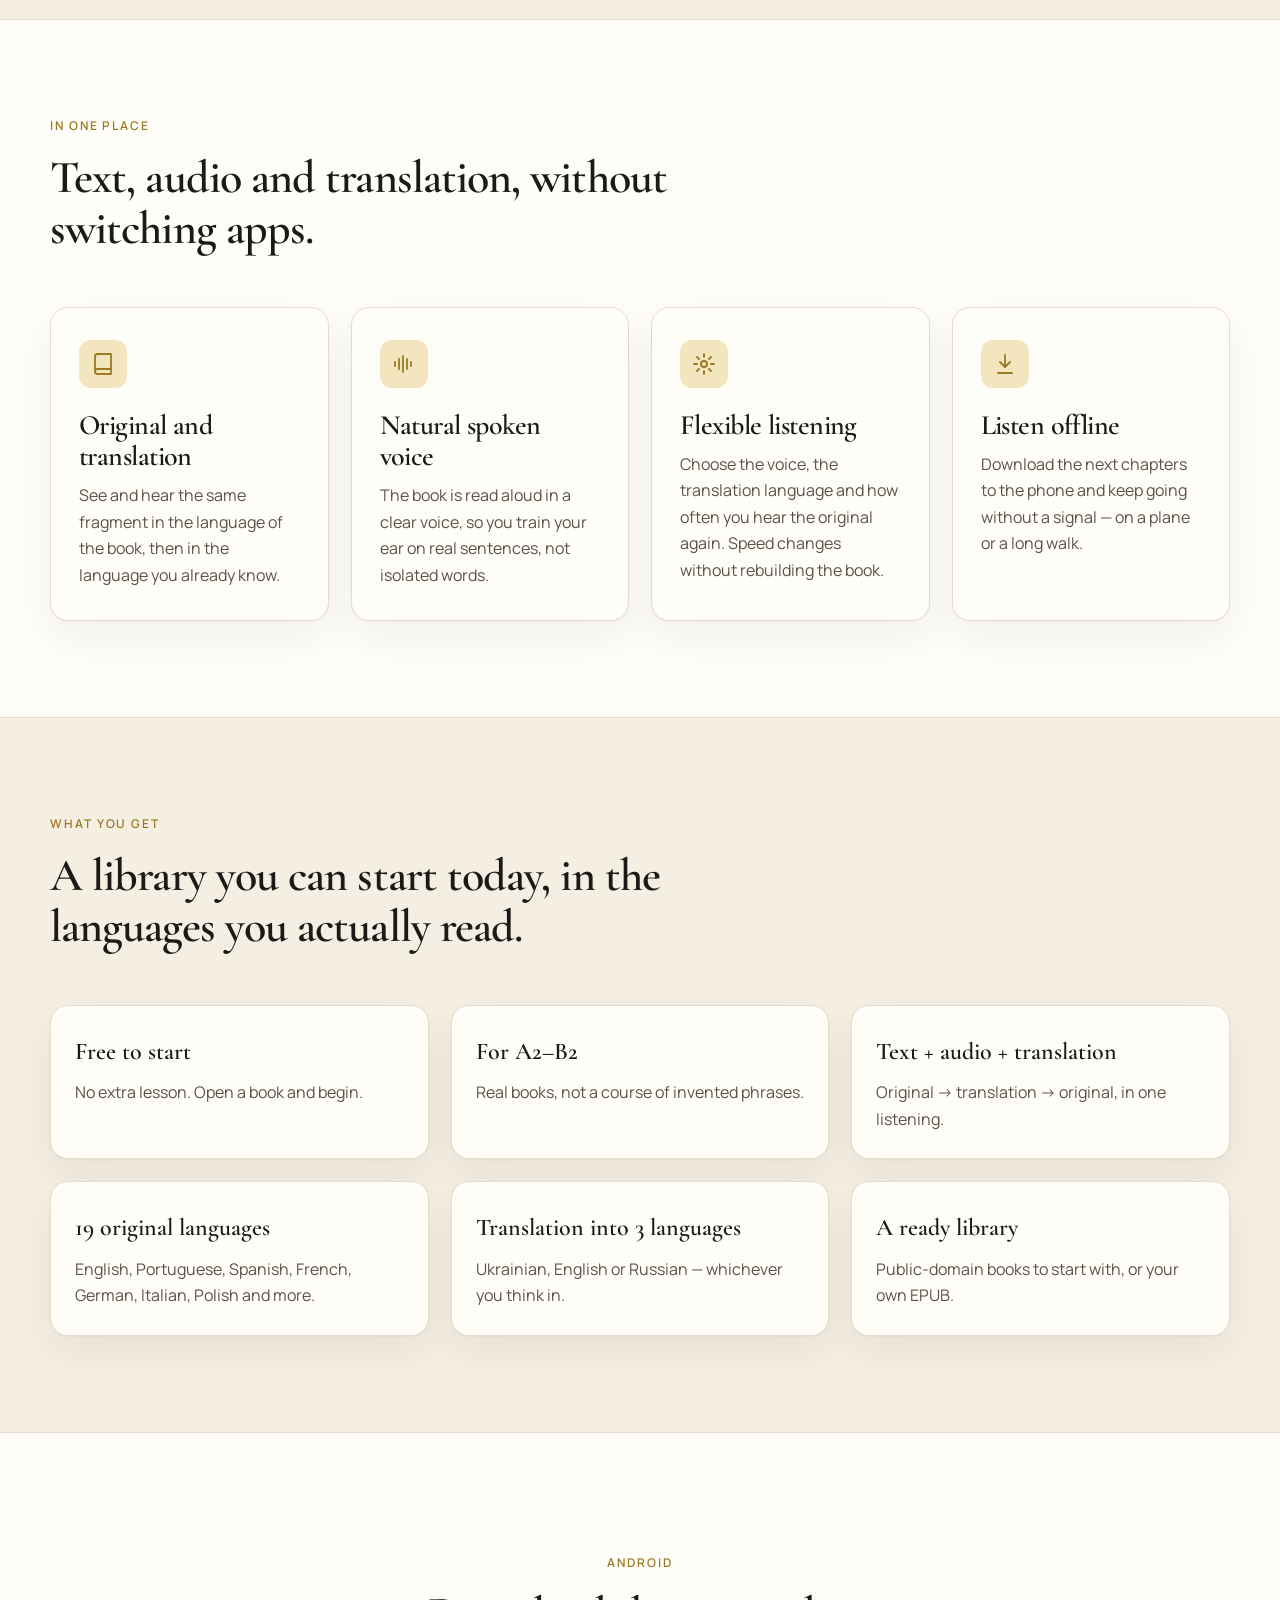
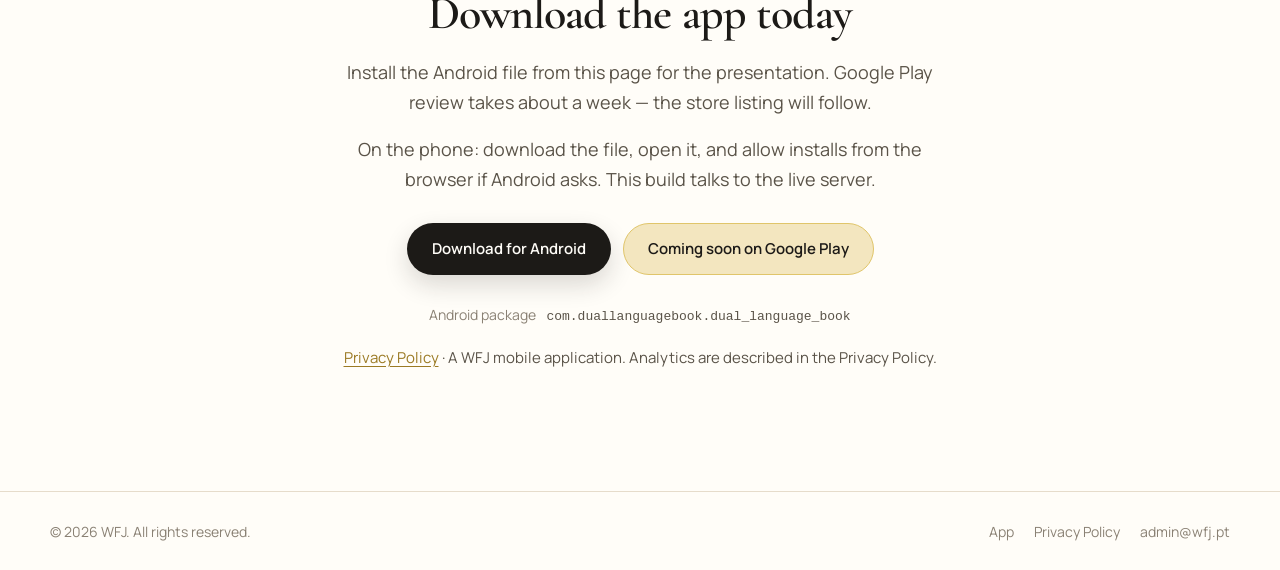
==== commit ab73bdb1: "Use the new Bilingual Reader image on the app page." ====
--- a/app.html
+++ b/app.html
@@ -12,13 +12,13 @@
   <meta property="og:title" content="Bilingual Reader — WFJ">
   <meta property="og:description" content="Improve your language without extra time. Read and listen to books in the original, with translation, in time you already spend.">
   <meta property="og:site_name" content="WFJ">
-  <meta property="og:image" content="https://wfj.pt/assets/hero.jpg">
-  <meta property="og:image:secure_url" content="https://wfj.pt/assets/hero.jpg">
+  <meta property="og:image" content="https://wfj.pt/assets/app-hero.jpg">
+  <meta property="og:image:secure_url" content="https://wfj.pt/assets/app-hero.jpg">
   <meta property="og:image:type" content="image/jpeg">
   <meta property="og:image:width" content="1024">
   <meta property="og:image:height" content="576">
   <meta name="twitter:card" content="summary_large_image">
-  <meta name="twitter:image" content="https://wfj.pt/assets/hero.jpg">
+  <meta name="twitter:image" content="https://wfj.pt/assets/app-hero.jpg">
 
   <link rel="icon" type="image/png" href="assets/logo.png">
   <link rel="preconnect" href="https://fonts.googleapis.com">
@@ -71,9 +71,9 @@
         </div>
         <figure class="product-hero-media">
           <img
-            src="assets/hero.jpg"
-            data-i18n-alt="a11y.heroAlt"
-            alt="A quiet workspace with a laptop and phone showing a bilingual reading experience."
+            src="assets/app-hero.jpg"
+            data-i18n-alt="a11y.appHeroAlt"
+            alt="Two phones showing a book library and a bilingual listening screen, next to a person listening with headphones."
             width="800"
             height="560"
           >
--- a/styles.css
+++ b/styles.css
@@ -645,7 +645,7 @@
   height: 100%;
   min-height: 320px;
   object-fit: cover;
-  object-position: 78% 55%;
+  object-position: center;
 }
 
 .steps {
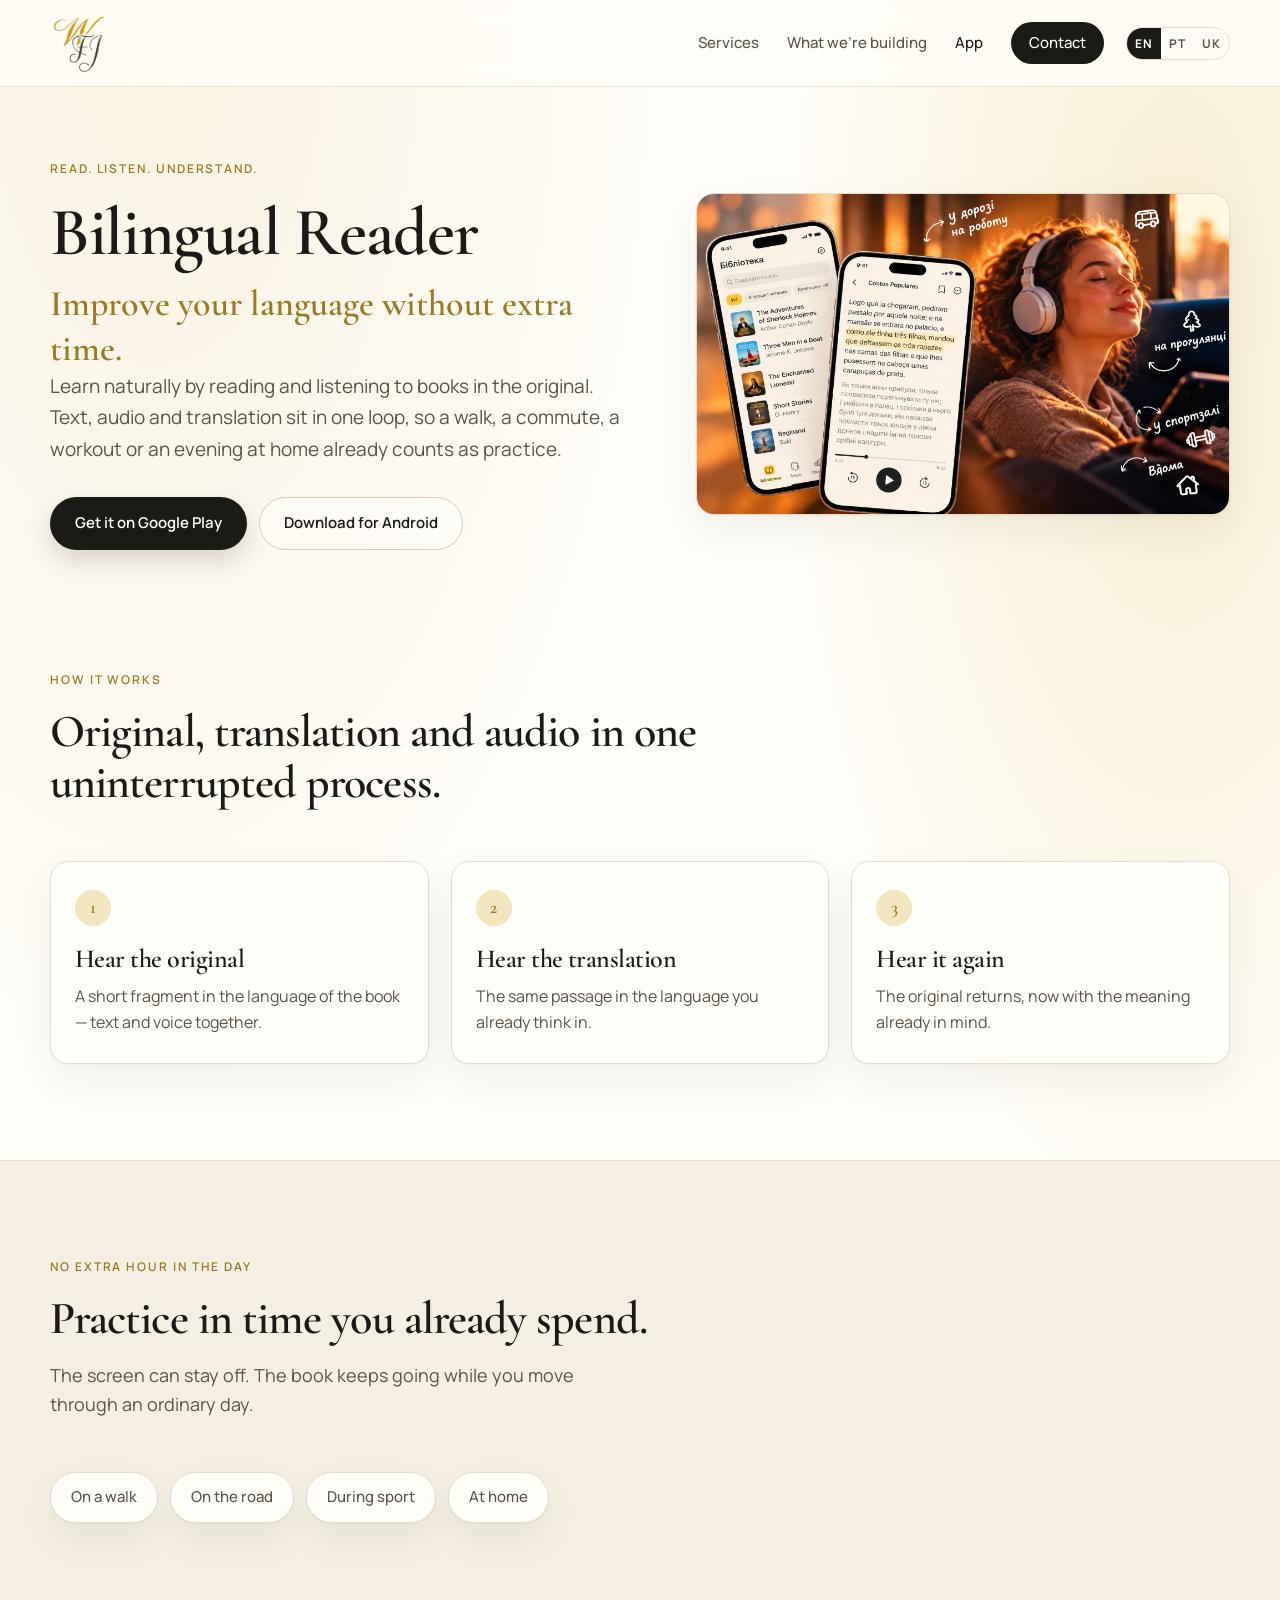
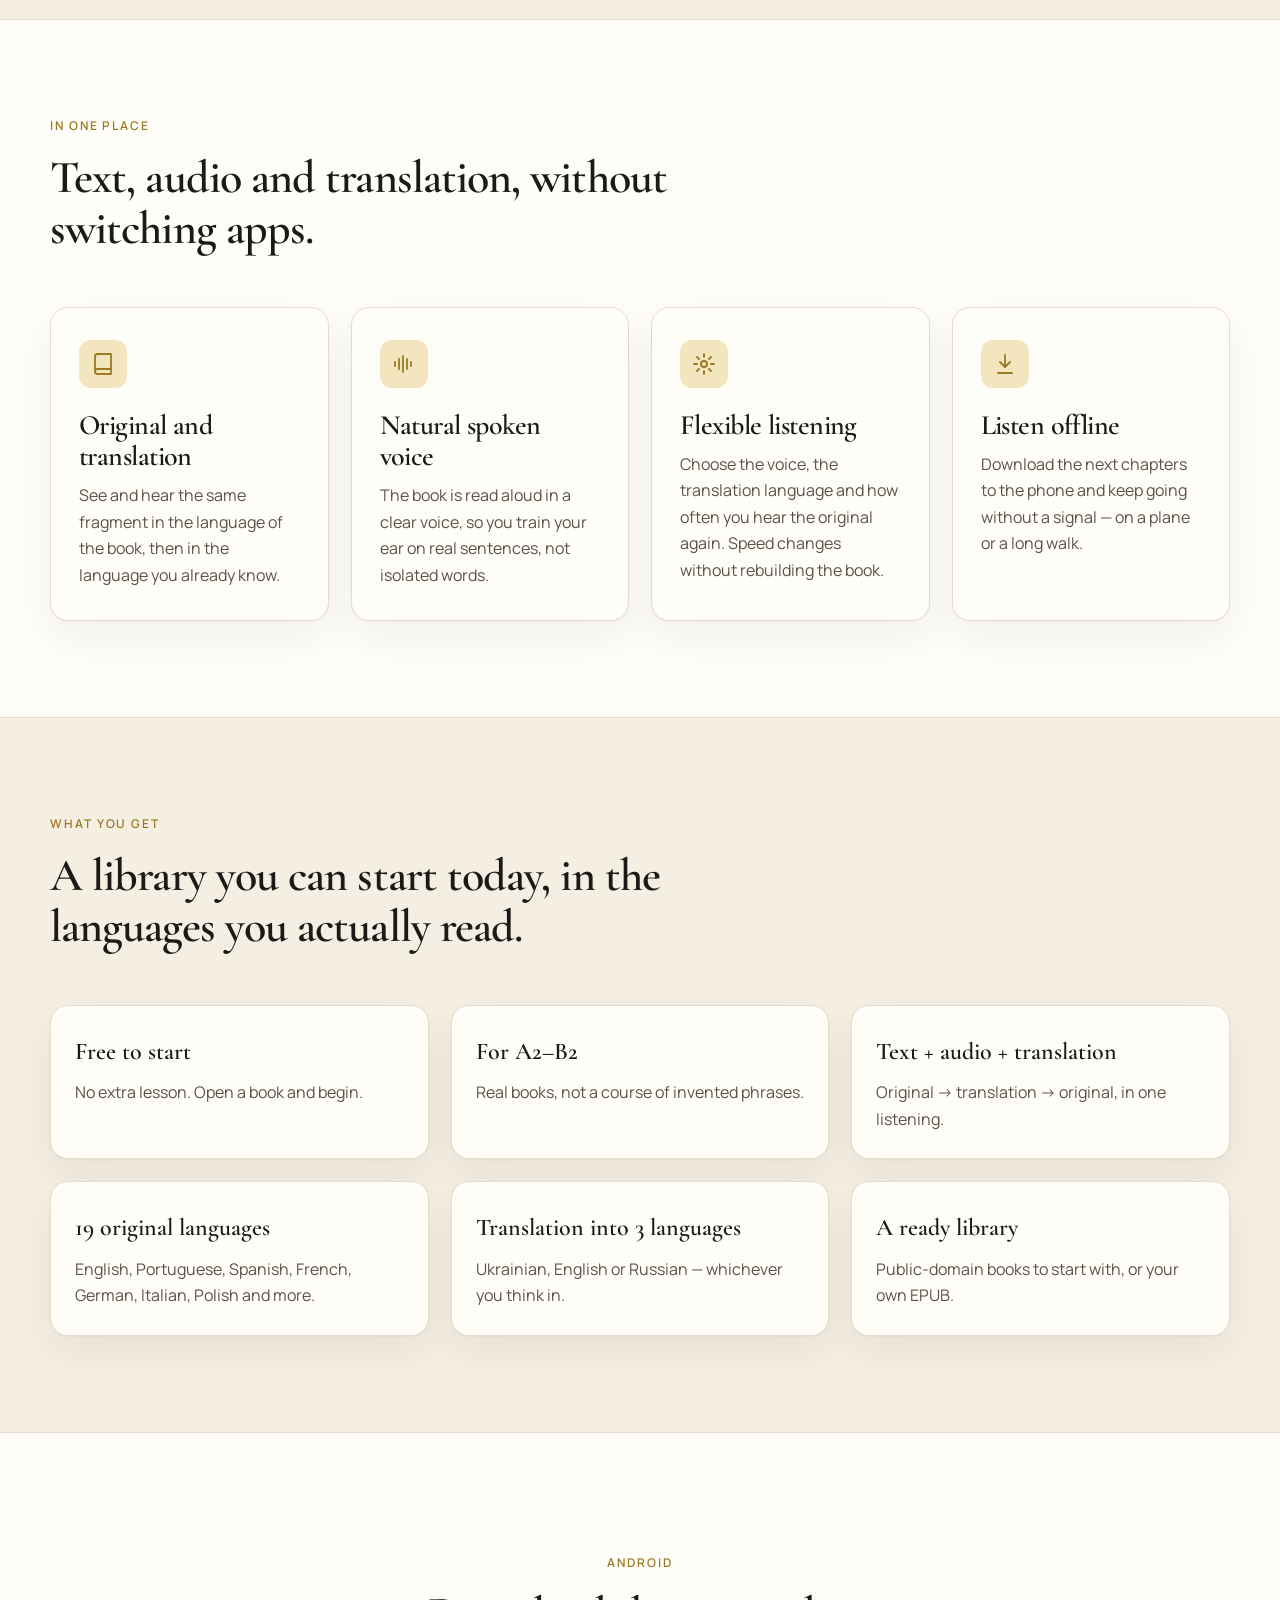
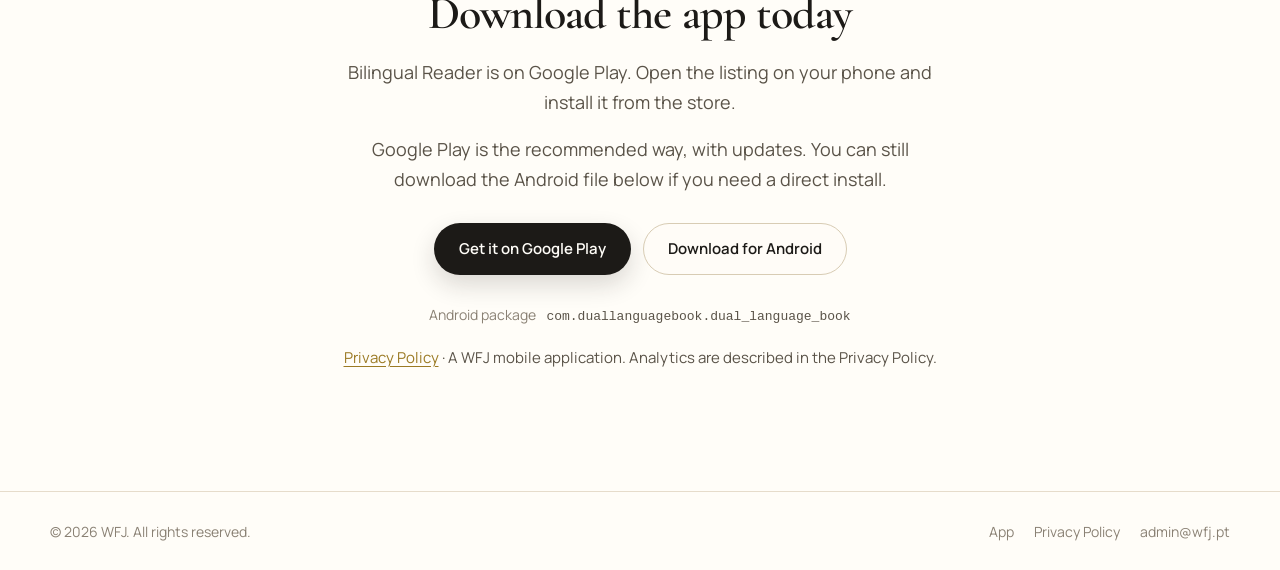
==== commit 4ec0cce5: "Link Bilingual Reader to the live Google Play listing and drop the WFJ wordmark that overlapped the " ====
--- a/app.html
+++ b/app.html
@@ -31,8 +31,7 @@
   <header class="site-header">
     <div class="container header-inner">
       <a href="index.html" class="brand" data-i18n-aria="a11y.home">
-        <img src="assets/logo.png" alt="" class="brand-mark">
-        <span class="brand-name">WFJ</span>
+        <img src="assets/logo.png" alt="WFJ" class="brand-mark">
       </a>
 
       <div class="header-tools">
@@ -65,8 +64,8 @@
             a workout or an evening at home already counts as practice.
           </p>
           <div class="product-hero-actions">
-            <a href="downloads/dual-language-book.apk" class="btn btn-primary" download data-i18n="app.download">Download for Android</a>
-            <span class="btn btn-soon" data-i18n="app.storeSoon">Coming soon on Google Play</span>
+            <a href="https://play.google.com/store/apps/details?id=com.duallanguagebook.dual_language_book" class="btn btn-primary" target="_blank" rel="noopener noreferrer" data-i18n="app.storeCta">Get it on Google Play</a>
+            <a href="downloads/dual-language-book.apk" class="btn btn-ghost" download data-i18n="app.download">Download for Android</a>
           </div>
         </div>
         <figure class="product-hero-media">
@@ -214,16 +213,14 @@
         <p class="eyebrow" data-i18n="app.getEyebrow">Android</p>
         <h2 data-i18n="app.getTitle">Download the app today</h2>
         <p class="lead" data-i18n="app.getLead">
-          Install the Android file from this page for the presentation. Google Play
-          review takes about a week — the store listing will follow.
+          Bilingual Reader is on Google Play. Open the listing on your phone and install it from the store.
         </p>
         <p class="lead" data-i18n="app.installHint">
-          On the phone: download the file, open it, and allow installs from the
-          browser if Android asks. This build talks to the live server.
+          Google Play is the recommended way, with updates. You can still download the Android file below if you need a direct install.
         </p>
         <div class="product-get-actions">
-          <a href="downloads/dual-language-book.apk" class="btn btn-primary" download data-i18n="app.download">Download for Android</a>
-          <span class="btn btn-soon" data-i18n="app.storeSoon">Coming soon on Google Play</span>
+          <a href="https://play.google.com/store/apps/details?id=com.duallanguagebook.dual_language_book" class="btn btn-primary" target="_blank" rel="noopener noreferrer" data-i18n="app.storeCta">Get it on Google Play</a>
+          <a href="downloads/dual-language-book.apk" class="btn btn-ghost" download data-i18n="app.download">Download for Android</a>
         </div>
         <p class="product-meta">
           <span data-i18n="app.packageLabel">Android package</span>
--- a/styles.css
+++ b/styles.css
@@ -113,14 +113,6 @@
   object-fit: contain;
 }
 
-.brand-name {
-  font-family: var(--serif);
-  font-size: 28px;
-  font-weight: 600;
-  letter-spacing: 0.08em;
-  line-height: 1;
-}
-
 .header-tools {
   display: flex;
   align-items: center;
@@ -845,10 +837,6 @@
     min-height: 220px;
   }
 
-  .brand-name {
-    font-size: 24px;
-  }
-
   .section {
     padding: 72px 0;
   }
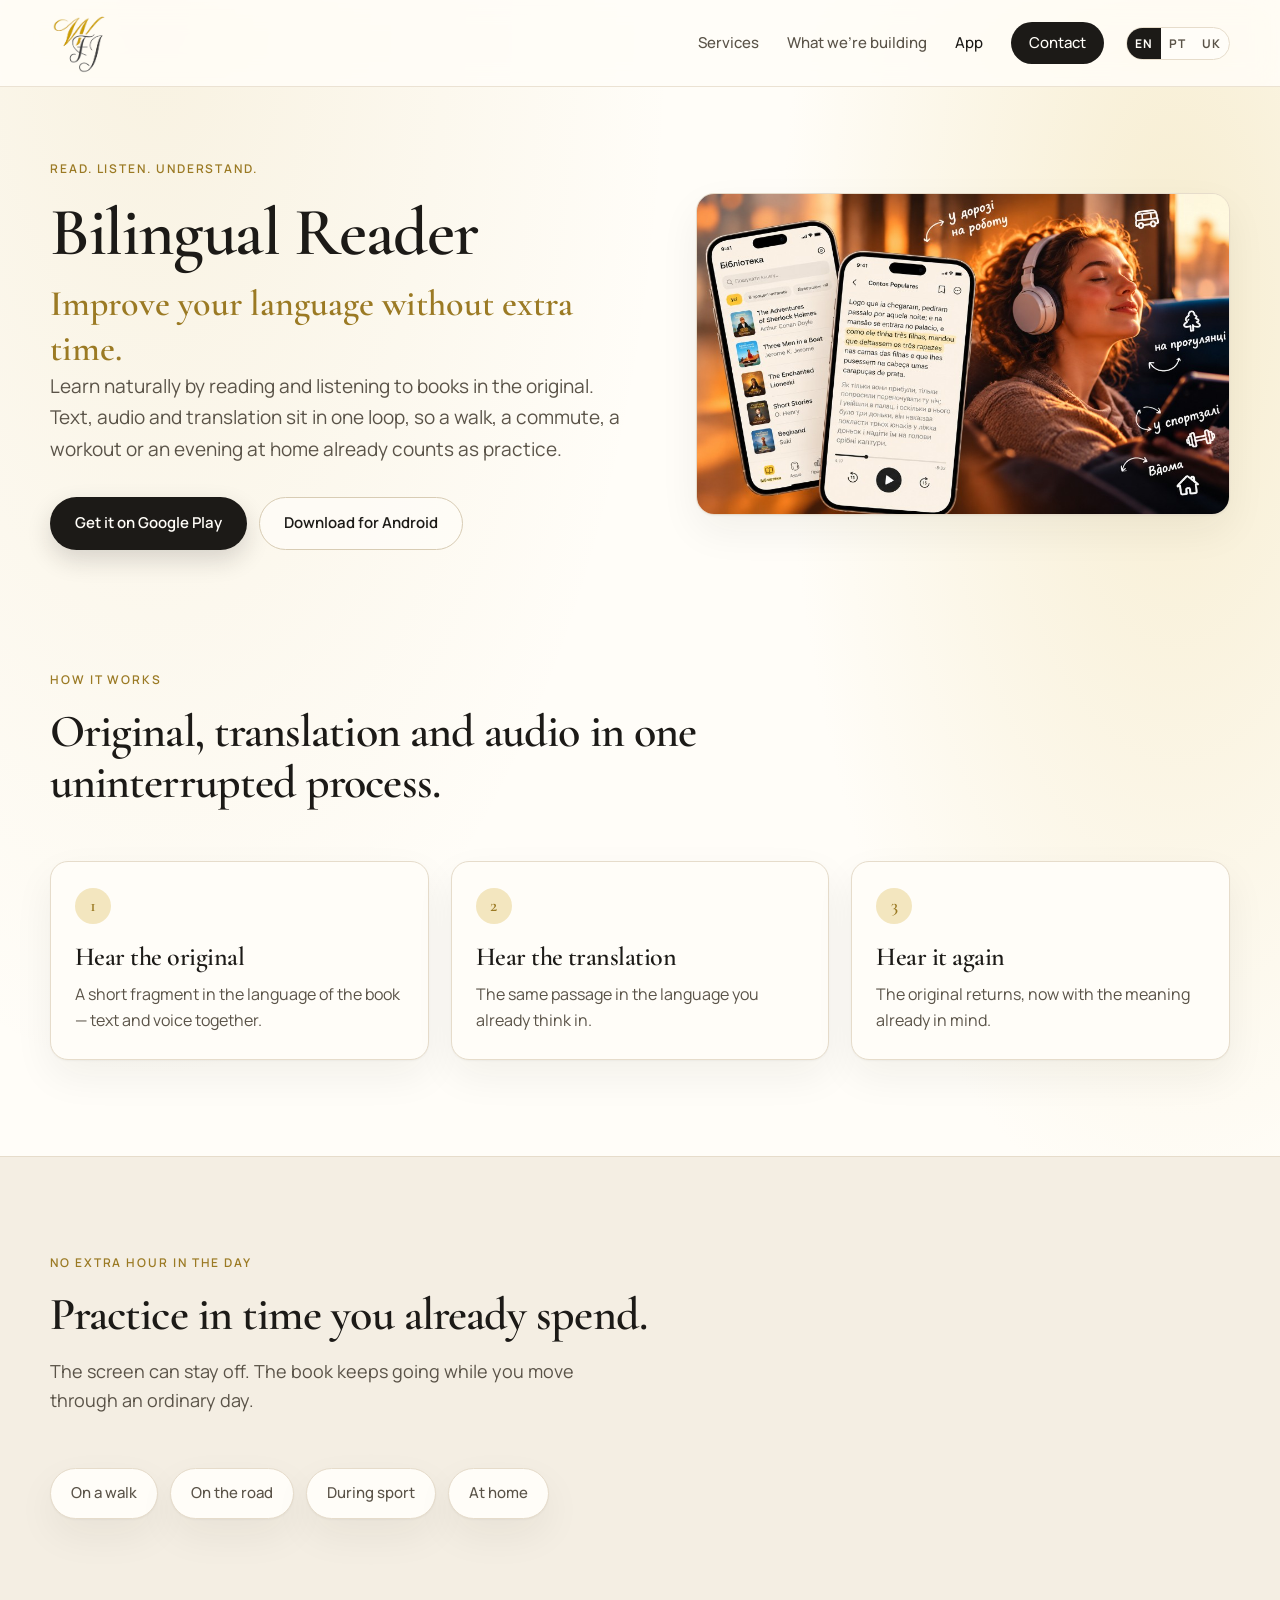
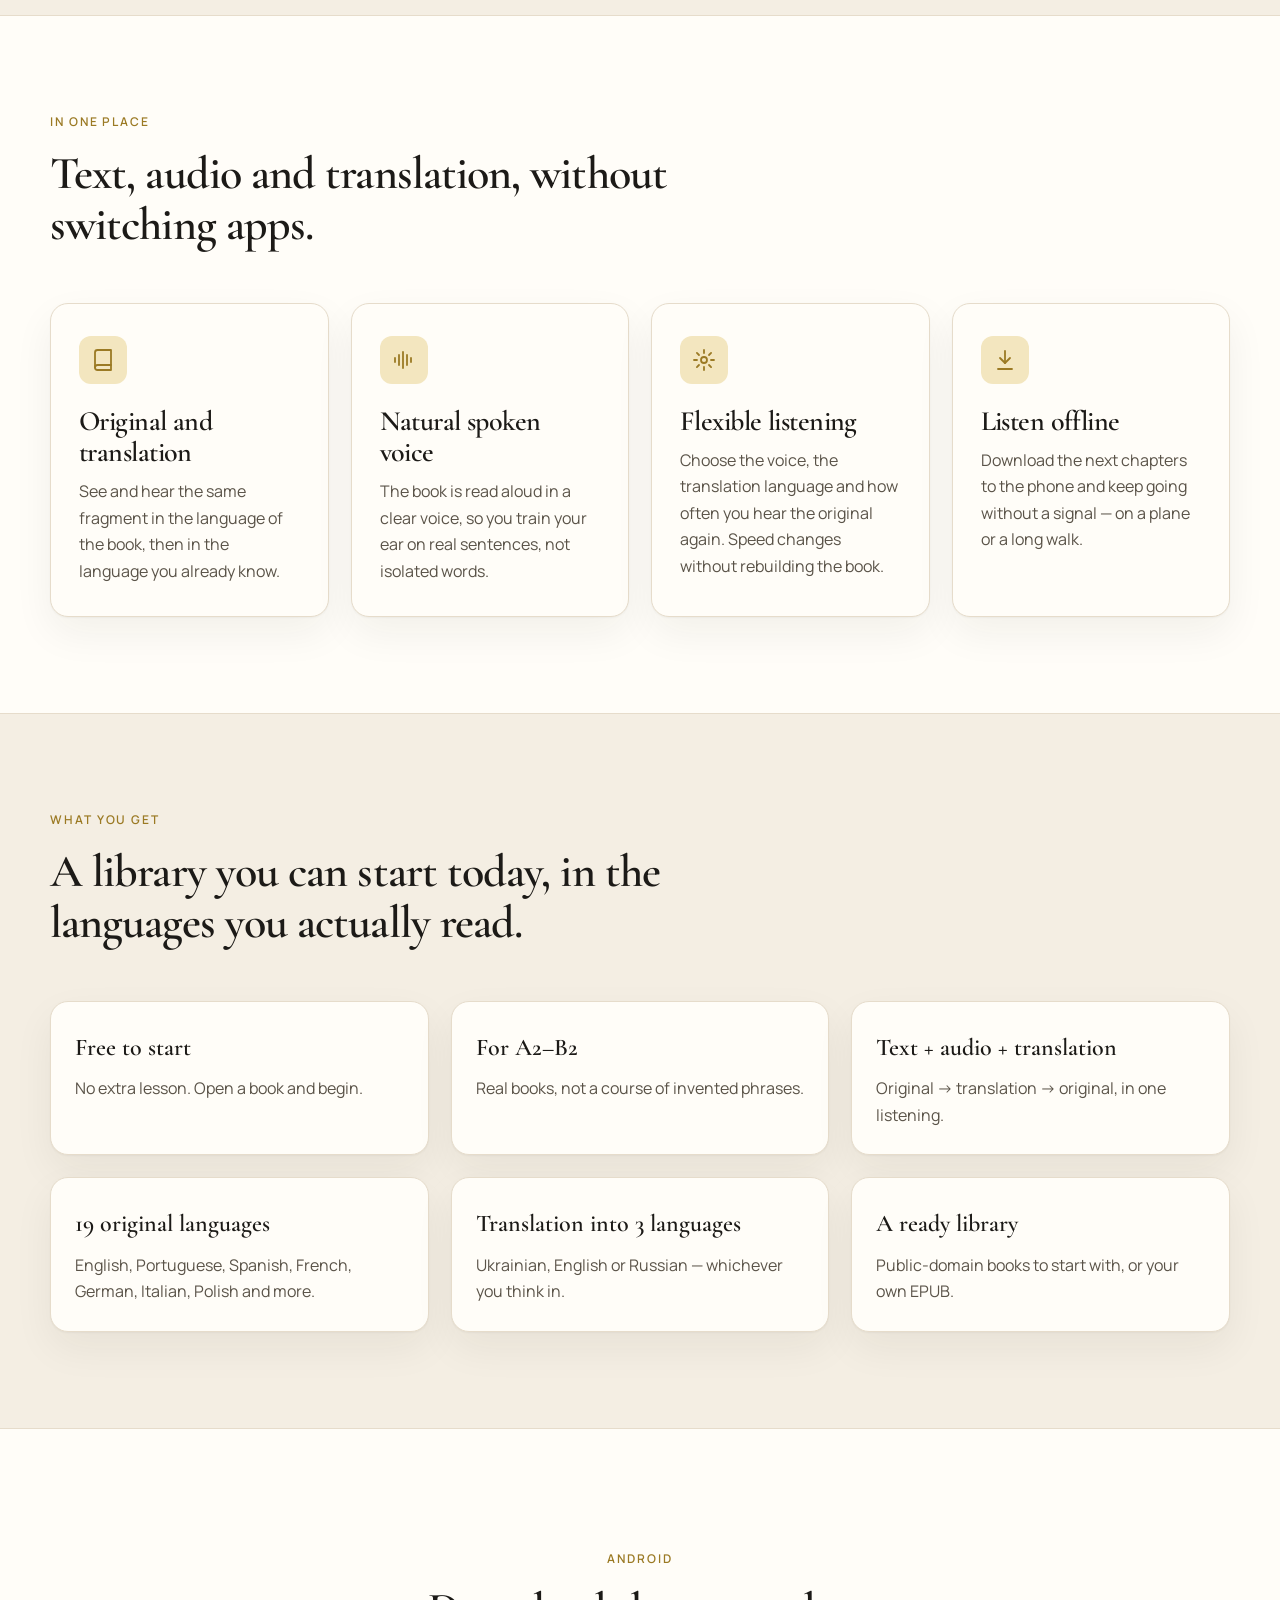
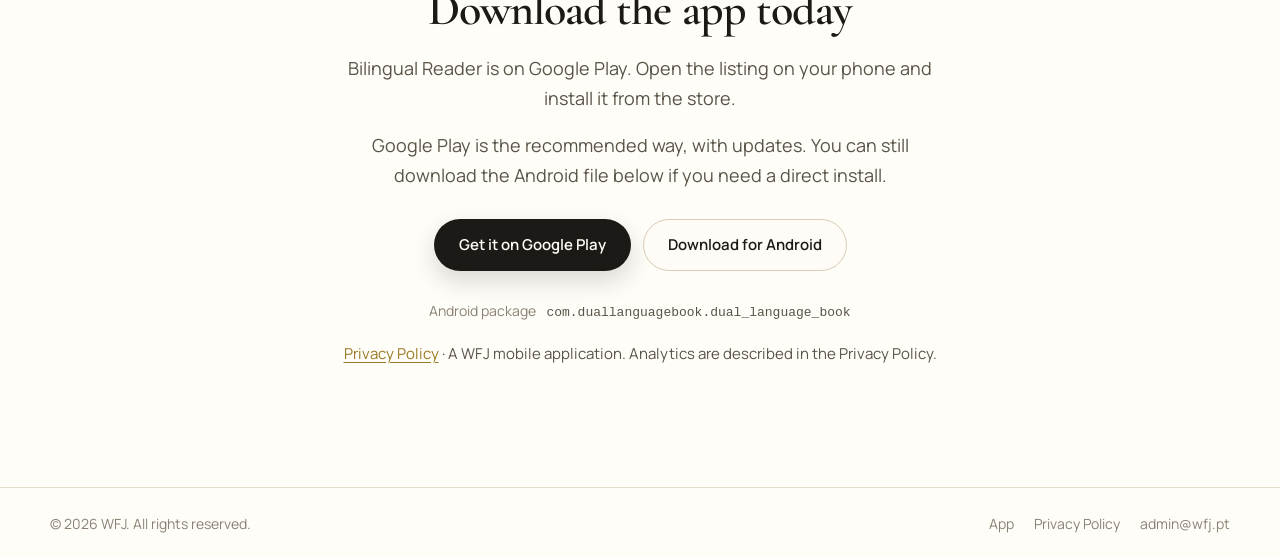
==== commit 0f0c5dd7: "Ship mobile-first responsive layout with breakpoint hero images. Add tablet/mobile heroes, hamburger" ====
--- a/app.html
+++ b/app.html
@@ -24,7 +24,7 @@
   <link rel="preconnect" href="https://fonts.googleapis.com">
   <link rel="preconnect" href="https://fonts.gstatic.com" crossorigin>
   <link href="https://fonts.googleapis.com/css2?family=Cormorant+Garamond:wght@500;600;700&family=Manrope:wght@400;500;600;700&display=swap" rel="stylesheet">
-  <link rel="stylesheet" href="styles.css">
+  <link rel="stylesheet" href="styles.css?v=18">
 </head>
 <body>
 
@@ -41,13 +41,30 @@
           <a href="app.html" class="nav-keep" aria-current="page" data-i18n="nav.app">App</a>
           <a href="index.html#contact" class="nav-cta" data-i18n="nav.contact">Contact</a>
         </nav>
-        <div class="lang-switch" role="group" data-i18n-aria="a11y.language">
-          <button type="button" data-set-lang="en" aria-pressed="true">EN</button>
-          <button type="button" data-set-lang="pt" aria-pressed="false">PT</button>
-          <button type="button" data-set-lang="uk" aria-pressed="false">UK</button>
-        </div>
+        <div class="lang-switch" data-lang-switch>
+          <button type="button" class="lang-trigger" data-lang-trigger aria-expanded="false" aria-haspopup="listbox" data-i18n-aria="a11y.language">
+            <span data-lang-label>EN</span>
+            <span class="lang-caret" aria-hidden="true"></span>
+          </button>
+          <div class="lang-menu" data-lang-menu role="listbox" data-i18n-aria="a11y.language">
+            <button type="button" data-set-lang="en" aria-pressed="true">EN</button>
+            <button type="button" data-set-lang="pt" aria-pressed="false">PT</button>
+            <button type="button" data-set-lang="uk" aria-pressed="false">UK</button>
+          </div>
+        </div>
+        <button type="button" class="nav-toggle" data-nav-toggle aria-expanded="false" aria-controls="mobile-nav" data-i18n-aria="a11y.menu">
+          <span class="nav-toggle-bars" aria-hidden="true"></span>
+        </button>
       </div>
     </div>
+    <nav id="mobile-nav" class="mobile-nav" data-nav-panel hidden data-i18n-aria="a11y.nav">
+      <div class="container mobile-nav-inner">
+        <a href="index.html#services" data-i18n="nav.services">Services</a>
+        <a href="index.html#building" data-i18n="nav.building">What we're building</a>
+        <a href="app.html" aria-current="page" data-i18n="nav.app">App</a>
+        <a href="index.html#contact" data-i18n="nav.contact">Contact</a>
+      </div>
+    </nav>
   </header>
 
   <main id="top">
@@ -247,6 +264,7 @@
     </div>
   </footer>
 
-  <script src="i18n.js"></script>
+  <script src="i18n.js?v=2"></script>
+  <script src="nav.js?v=2"></script>
 </body>
 </html>
--- a/styles.css
+++ b/styles.css
@@ -29,6 +29,13 @@
   -webkit-text-size-adjust: 100%;
 }
 
+main [id],
+.section,
+.legal,
+.product-hero {
+  scroll-margin-top: 96px;
+}
+
 body {
   margin: 0;
   font-family: var(--font);
@@ -64,8 +71,20 @@
 }
 
 .container {
-  width: min(var(--container), calc(100% - 56px));
+  width: min(var(--container), calc(100% - 40px));
   margin: 0 auto;
+}
+
+@media (min-width: 768px) {
+  .container {
+    width: min(var(--container), calc(100% - 48px));
+  }
+}
+
+@media (min-width: 1200px) {
+  .container {
+    width: min(var(--container), calc(100% - 56px));
+  }
 }
 
 .eyebrow {
@@ -98,62 +117,220 @@
   display: flex;
   align-items: center;
   justify-content: space-between;
-  height: 86px;
+  gap: 10px;
+  height: 64px;
 }
 
 .brand {
   display: inline-flex;
   align-items: center;
   gap: 14px;
+  flex-shrink: 0;
 }
 
 .brand-mark {
-  width: 62px;
-  height: 62px;
+  width: 44px;
+  height: 44px;
   object-fit: contain;
+  flex-shrink: 0;
 }
 
 .header-tools {
   display: flex;
   align-items: center;
-  gap: 22px;
+  gap: 8px;
+  min-width: 0;
 }
 
 .site-nav {
-  display: flex;
+  display: none;
   align-items: center;
-  gap: 28px;
+  gap: 8px;
   font-size: 15px;
   font-weight: 500;
   color: var(--ink-soft);
 }
 
+.nav-toggle {
+  display: inline-flex;
+  align-items: center;
+  justify-content: center;
+  width: 40px;
+  height: 40px;
+  margin: 0;
+  padding: 0;
+  border: 0;
+  border-radius: 10px;
+  background: transparent;
+  color: var(--ink);
+  cursor: pointer;
+  flex-shrink: 0;
+}
+
+.nav-toggle-bars,
+.nav-toggle-bars::before,
+.nav-toggle-bars::after {
+  display: block;
+  width: 18px;
+  height: 2px;
+  background: currentColor;
+  border-radius: 999px;
+  transition: transform 0.2s ease, opacity 0.2s ease;
+}
+
+.nav-toggle-bars {
+  position: relative;
+}
+
+.nav-toggle-bars::before,
+.nav-toggle-bars::after {
+  content: "";
+  position: absolute;
+  left: 0;
+}
+
+.nav-toggle-bars::before {
+  top: -6px;
+}
+
+.nav-toggle-bars::after {
+  top: 6px;
+}
+
+body.nav-open .nav-toggle-bars {
+  background: transparent;
+}
+
+body.nav-open .nav-toggle-bars::before {
+  top: 0;
+  transform: rotate(45deg);
+}
+
+body.nav-open .nav-toggle-bars::after {
+  top: 0;
+  transform: rotate(-45deg);
+}
+
+.mobile-nav {
+  border-top: 1px solid rgba(230, 220, 203, 0.8);
+  background: rgba(255, 253, 248, 0.98);
+  padding: 12px 0 20px;
+}
+
+.mobile-nav[hidden] {
+  display: none !important;
+}
+
+.mobile-nav-inner {
+  display: grid;
+  gap: 4px;
+}
+
+.mobile-nav-inner a {
+  display: block;
+  padding: 14px 0;
+  font-size: 16px;
+  font-weight: 600;
+  color: var(--ink);
+  border-bottom: 1px solid var(--line);
+}
+
+.mobile-nav-inner a:last-child {
+  border-bottom: 0;
+  color: #fffdf8;
+  background: var(--ink);
+  border-radius: 999px;
+  text-align: center;
+  margin-top: 8px;
+  padding: 13px 18px;
+}
+
 .lang-switch {
+  position: relative;
+  flex-shrink: 0;
+}
+
+.lang-trigger {
   display: inline-flex;
+  align-items: center;
+  gap: 6px;
+  margin: 0;
   border: 1px solid var(--line);
   border-radius: 999px;
-  overflow: hidden;
   background: rgba(255, 253, 248, 0.78);
-}
-
-.lang-switch button {
+  font-family: inherit;
+  font-size: 12px;
+  font-weight: 700;
+  letter-spacing: 0.08em;
+  min-height: 36px;
+  padding: 8px 12px;
+  color: var(--ink);
+  cursor: pointer;
+}
+
+.lang-caret {
+  width: 0;
+  height: 0;
+  border-left: 4px solid transparent;
+  border-right: 4px solid transparent;
+  border-top: 5px solid currentColor;
+  transition: transform 0.15s ease;
+}
+
+.lang-switch.is-open .lang-caret {
+  transform: rotate(180deg);
+}
+
+.lang-menu {
+  display: none;
+  position: absolute;
+  top: calc(100% + 6px);
+  right: 0;
+  z-index: 20;
+  min-width: 100%;
+  padding: 6px;
+  border: 1px solid var(--line);
+  border-radius: 14px;
+  background: #fffdf8;
+  box-shadow: var(--shadow);
+}
+
+.lang-switch.is-open .lang-menu {
+  display: grid;
+  gap: 2px;
+}
+
+.lang-menu button {
   margin: 0;
   border: 0;
+  border-radius: 10px;
   background: transparent;
   font-family: inherit;
   font-size: 12px;
   font-weight: 700;
   letter-spacing: 0.08em;
-  padding: 7px 8px;
+  min-height: 36px;
+  padding: 8px 12px;
   color: var(--ink-soft);
   cursor: pointer;
-}
-
-.lang-switch button[aria-pressed="true"] {
+  text-align: left;
+}
+
+.lang-menu button[aria-pressed="true"] {
   background: var(--ink);
   color: #fffdf8;
 }
 
+.lang-menu button:hover {
+  background: var(--bg-soft);
+  color: var(--ink);
+}
+
+.lang-menu button[aria-pressed="true"]:hover {
+  background: var(--ink);
+  color: #fffdf8;
+}
+
 .site-nav a {
   transition: color 0.15s ease;
 }
@@ -167,10 +344,11 @@
 }
 
 .nav-cta {
-  padding: 9px 18px;
+  padding: 8px 14px;
   border-radius: 999px;
   background: var(--ink);
   color: #fffdf8 !important;
+  font-size: 13px;
   transition: background 0.15s ease, transform 0.15s ease;
 }
 
@@ -185,65 +363,70 @@
 
 .hero-scene {
   position: relative;
-  min-height: min(86vh, 860px);
+  display: flex;
+  flex-direction: column;
   overflow: hidden;
+  background: var(--bg);
+}
+
+.hero-picture {
+  display: contents;
 }
 
 .hero-image {
-  position: absolute;
-  inset: 0;
+  position: relative;
+  order: 2;
+  display: block;
   width: 100%;
-  height: 100%;
+  max-width: 100%;
+  height: auto;
+  aspect-ratio: 4 / 3;
   object-fit: cover;
-  object-position: 82% 58%;
+  object-position: center center;
+  margin: 0;
 }
 
 .hero-fade {
-  position: absolute;
-  inset: 0;
-  pointer-events: none;
-  background:
-    linear-gradient(
-      90deg,
-      rgba(255, 253, 248, 0.92) 0%,
-      rgba(255, 253, 248, 0.78) 26%,
-      rgba(255, 253, 248, 0.28) 46%,
-      transparent 62%
-    ),
-    linear-gradient(
-      180deg,
-      rgba(255, 253, 248, 0.18) 0%,
-      transparent 22%
-    );
+  display: none;
 }
 
 .hero-inner {
   position: relative;
   z-index: 1;
+  order: 1;
   display: flex;
   align-items: flex-start;
-  min-height: min(86vh, 860px);
-  padding: 88px 0 220px;
+  padding: 14px 0 20px;
 }
 
 .hero-copy {
-  max-width: 540px;
+  max-width: none;
+  width: 100%;
 }
 
 .hero h1 {
-  font-size: clamp(40px, 5.2vw, 66px);
-  margin-bottom: 22px;
+  font-size: clamp(30px, 8vw, 38px);
+  margin-bottom: 14px;
 }
 
 .hero .lead {
-  font-size: clamp(17px, 1.6vw, 19px);
+  font-size: 16px;
 }
 
 .hero-actions {
   display: flex;
-  flex-wrap: wrap;
-  gap: 12px;
-  margin-top: 34px;
+  flex-wrap: nowrap;
+  gap: 10px;
+  margin-top: 22px;
+}
+
+.hero-actions .btn {
+  flex: 1 1 0;
+  width: auto;
+  min-width: 0;
+  padding: 12px 14px;
+  font-size: 14px;
+  white-space: nowrap;
 }
 
 /* ---------- Buttons ---------- */
@@ -287,7 +470,7 @@
 
 /* ---------- Sections ---------- */
 .section {
-  padding: 96px 0;
+  padding: 56px 0;
 }
 
 .section-alt {
@@ -298,7 +481,7 @@
 
 .section-head {
   max-width: 760px;
-  margin-bottom: 52px;
+  margin-bottom: 32px;
 }
 
 .section-head .lead {
@@ -306,23 +489,23 @@
 }
 
 .section h2 {
-  font-size: clamp(32px, 4vw, 46px);
+  font-size: clamp(28px, 6vw, 46px);
 }
 
 /* ---------- Cards ---------- */
 .cards {
   display: grid;
-  grid-template-columns: repeat(3, 1fr);
-  gap: 22px;
+  grid-template-columns: 1fr;
+  gap: 18px;
 }
 
 .cards-four {
-  grid-template-columns: repeat(4, 1fr);
+  grid-template-columns: 1fr;
 }
 
 .card {
   position: relative;
-  padding: 32px 28px;
+  padding: 24px 20px;
   border-radius: var(--radius);
   background: #fffdf8;
   border: 1px solid var(--line);
@@ -365,7 +548,7 @@
 }
 
 .card h3 {
-  font-size: 28px;
+  font-size: 24px;
   margin-bottom: 10px;
 }
 
@@ -377,8 +560,8 @@
 /* ---------- What we're building ---------- */
 .building-inner {
   display: grid;
-  grid-template-columns: 1.15fr 0.85fr;
-  gap: 48px;
+  grid-template-columns: 1fr;
+  gap: 28px;
   align-items: center;
 }
 
@@ -389,7 +572,7 @@
 .product-teaser {
   display: block;
   position: relative;
-  padding: 32px 30px 28px;
+  padding: 24px 20px;
   border-radius: var(--radius);
   background: #fffdf8;
   border: 1px solid var(--line);
@@ -437,10 +620,6 @@
   color: var(--ink);
 }
 
-.building-pills {
-  margin-top: 36px;
-}
-
 .pill-list {
   list-style: none;
   margin: 0;
@@ -449,6 +628,10 @@
   flex-wrap: wrap;
   gap: 12px;
   justify-content: flex-start;
+}
+
+.pill-list.building-pills {
+  margin-top: 28px;
 }
 
 .pill-list li {
@@ -464,16 +647,97 @@
 
 /* ---------- Contact ---------- */
 .contact {
-  padding: 120px 0;
+  padding: 48px 0 28px;
 }
 
 .contact-inner {
   text-align: center;
-  max-width: 720px;
+  max-width: 560px;
 }
 
 .contact .lead {
-  margin: 18px auto 0;
+  margin: 14px auto 0;
+}
+
+.contact-form {
+  margin-top: 28px;
+  display: grid;
+  gap: 16px;
+  text-align: left;
+}
+
+.contact-field {
+  display: grid;
+  gap: 8px;
+  font-size: 14px;
+  font-weight: 600;
+  color: var(--ink-soft);
+}
+
+.contact-field input,
+.contact-field textarea {
+  width: 100%;
+  margin: 0;
+  padding: 14px 16px;
+  border: 1px solid var(--line);
+  border-radius: 14px;
+  background: #fffdf8;
+  color: var(--ink);
+  font-family: inherit;
+  font-size: 16px;
+  font-weight: 500;
+  line-height: 1.45;
+  box-shadow: var(--shadow);
+  transition: border-color 0.15s ease, box-shadow 0.15s ease;
+}
+
+.contact-field textarea {
+  resize: vertical;
+  min-height: 120px;
+}
+
+.contact-field input:focus,
+.contact-field textarea:focus {
+  outline: none;
+  border-color: #d8c89a;
+  box-shadow: 0 0 0 3px rgba(198, 160, 58, 0.18);
+}
+
+.contact-field input::placeholder,
+.contact-field textarea::placeholder {
+  color: var(--muted);
+  font-weight: 400;
+}
+
+.contact-submit {
+  width: 100%;
+  margin-top: 4px;
+}
+
+.contact-note {
+  margin: 0;
+  text-align: center;
+  font-size: 13px;
+  font-weight: 500;
+  color: var(--muted);
+}
+
+.contact-alt {
+  margin: 20px 0 0;
+  font-size: 15px;
+  color: var(--ink-soft);
+}
+
+.contact-alt a {
+  margin-left: 6px;
+  color: var(--gold-deep);
+  text-decoration: underline;
+  text-underline-offset: 3px;
+  font-weight: 600;
+}
+
+.contact-alt a:hover {
+  color: var(--ink);
 }
 
 .contact-email {
@@ -497,23 +761,29 @@
 /* ---------- Footer ---------- */
 .site-footer {
   border-top: 1px solid var(--line);
-  padding: 28px 0;
-  font-size: 14px;
+  padding: 14px 0;
+  font-size: 12px;
+  line-height: 1.4;
   color: var(--muted);
 }
 
 .footer-inner {
   display: flex;
-  align-items: center;
+  flex-direction: column;
+  align-items: flex-start;
   justify-content: space-between;
-  gap: 16px;
+  gap: 8px;
   flex-wrap: wrap;
+}
+
+.footer-inner p {
+  margin: 0;
 }
 
 .footer-links {
   display: flex;
   align-items: center;
-  gap: 20px;
+  gap: 12px 14px;
   flex-wrap: wrap;
 }
 
@@ -523,7 +793,7 @@
 
 /* ---------- Legal page ---------- */
 .legal {
-  padding: 72px 0 120px;
+  padding: 40px 0 80px;
 }
 
 .legal-wrap {
@@ -531,7 +801,7 @@
 }
 
 .legal h1 {
-  font-size: clamp(40px, 5vw, 62px);
+  font-size: clamp(32px, 10vw, 62px);
   margin-bottom: 14px;
 }
 
@@ -576,13 +846,13 @@
 
 /* ---------- Product page ---------- */
 .product-hero {
-  padding: 72px 0 24px;
+  padding: 32px 0 24px;
 }
 
 .product-hero-inner {
   display: grid;
-  grid-template-columns: 1.05fr 0.95fr;
-  gap: 56px;
+  grid-template-columns: 1fr;
+  gap: 28px;
   align-items: center;
 }
 
@@ -596,7 +866,7 @@
 }
 
 .product-hero h1 {
-  font-size: clamp(42px, 5.4vw, 68px);
+  font-size: clamp(34px, 10vw, 68px);
   margin-bottom: 8px;
 }
 
@@ -609,6 +879,11 @@
   flex-wrap: wrap;
   gap: 12px;
   margin-top: 32px;
+}
+
+.product-hero-actions .btn,
+.product-get-actions .btn {
+  width: 100%;
 }
 
 .btn-soon {
@@ -635,19 +910,19 @@
 .product-hero-media img {
   width: 100%;
   height: 100%;
-  min-height: 320px;
+  min-height: 220px;
   object-fit: cover;
   object-position: center;
 }
 
 .steps {
   display: grid;
-  grid-template-columns: repeat(3, 1fr);
-  gap: 22px;
+  grid-template-columns: 1fr;
+  gap: 18px;
 }
 
 .step {
-  padding: 28px 24px;
+  padding: 24px 20px;
   border-radius: var(--radius);
   background: #fffdf8;
   border: 1px solid var(--line);
@@ -681,15 +956,15 @@
 
 .fact-list {
   display: grid;
-  grid-template-columns: repeat(3, 1fr);
-  gap: 22px;
+  grid-template-columns: 1fr;
+  gap: 18px;
   margin: 0;
   padding: 0;
   list-style: none;
 }
 
 .fact-list li {
-  padding: 26px 24px;
+  padding: 24px 20px;
   border-radius: var(--radius);
   background: #fffdf8;
   border: 1px solid var(--line);
@@ -742,6 +1017,7 @@
   font-family: ui-monospace, "Cascadia Code", Consolas, monospace;
   font-size: 13px;
   color: var(--ink-soft);
+  overflow-wrap: anywhere;
 }
 
 .product-legal {
@@ -760,94 +1036,432 @@
   color: var(--ink);
 }
 
-/* ---------- Responsive ---------- */
-@media (max-width: 1200px) {
-  .cards-four,
-  .fact-list {
-    grid-template-columns: repeat(2, 1fr);
-  }
-}
-
-@media (max-width: 980px) {
+/* ---------- Tablet: 768–1199 px ---------- */
+@media (min-width: 768px) {
+  .header-inner {
+    height: 76px;
+    gap: 16px;
+  }
+
+  .brand-mark {
+    width: 54px;
+    height: 54px;
+  }
+
+  .header-tools {
+    gap: 16px;
+  }
+
+  .site-nav {
+    display: flex;
+    gap: 18px;
+  }
+
+  .site-nav a:not(.nav-cta):not(.nav-keep) {
+    display: none;
+  }
+
+  .site-nav a.nav-keep,
+  .site-nav a.nav-cta {
+    display: inline-flex;
+  }
+
+  .nav-toggle,
+  .mobile-nav {
+    display: none !important;
+  }
+
+  .nav-cta {
+    padding: 9px 16px;
+    font-size: 14px;
+  }
+
+  .lang-trigger {
+    display: none;
+  }
+
+  .lang-menu {
+    display: inline-flex !important;
+    position: static;
+    top: auto;
+    right: auto;
+    min-width: 0;
+    padding: 0;
+    border-radius: 999px;
+    overflow: hidden;
+    box-shadow: none;
+    gap: 0;
+  }
+
+  .lang-menu button {
+    min-width: 0;
+    min-height: 0;
+    border-radius: 0;
+    padding: 7px 8px;
+    text-align: center;
+  }
+
+  .lang-menu button:hover {
+    background: transparent;
+    color: var(--ink);
+  }
+
+  .lang-menu button[aria-pressed="true"]:hover {
+    background: var(--ink);
+    color: #fffdf8;
+  }
+
+  .hero-scene {
+    display: block;
+    min-height: min(68vh, 640px);
+  }
+
+  .hero-picture {
+    display: block;
+  }
+
+  .hero-image {
+    position: absolute;
+    inset: 0;
+    order: initial;
+    width: 100%;
+    height: 100%;
+    max-height: none;
+    aspect-ratio: auto;
+    object-fit: cover;
+    object-position: 82% 68%;
+  }
+
+  .hero-fade {
+    display: block;
+    position: absolute;
+    inset: 0;
+    pointer-events: none;
+    background:
+      linear-gradient(
+        90deg,
+        rgba(255, 253, 248, 0.94) 0%,
+        rgba(255, 253, 248, 0.78) 28%,
+        rgba(255, 253, 248, 0.22) 50%,
+        transparent 68%
+      ),
+      linear-gradient(
+        180deg,
+        rgba(255, 253, 248, 0.16) 0%,
+        transparent 18%
+      );
+  }
+
+  .hero-inner {
+    order: initial;
+    align-items: flex-start;
+    min-height: min(68vh, 640px);
+    padding: 40px 0 56px;
+  }
+
+  .hero-copy {
+    max-width: min(520px, 100%);
+  }
+
+  .hero h1 {
+    font-size: clamp(36px, 4.6vw, 52px);
+    margin-bottom: 18px;
+  }
+
+  .hero .lead {
+    font-size: 17px;
+  }
+
+  .hero-actions {
+    flex-wrap: wrap;
+    gap: 12px;
+    margin-top: 28px;
+  }
+
+  .hero-actions .btn {
+    flex: 0 0 auto;
+    padding: 13px 24px;
+    font-size: 15px;
+  }
+
+  .product-hero-actions .btn,
+  .product-get-actions .btn {
+    width: auto;
+  }
+
+  .section {
+    padding: 80px 0;
+  }
+
+  .section-head {
+    margin-bottom: 44px;
+  }
+
+  .section h2 {
+    font-size: clamp(32px, 4vw, 42px);
+  }
+
   .cards,
   .cards-four,
   .fact-list,
-  .building-inner,
-  .product-hero-inner,
   .steps {
-    grid-template-columns: 1fr;
+    grid-template-columns: repeat(2, 1fr);
+    gap: 22px;
+  }
+
+  .card,
+  .step,
+  .fact-list li,
+  .product-teaser {
+    padding: 28px 24px;
+  }
+
+  .card h3 {
+    font-size: 26px;
+  }
+
+  .building-inner {
+    gap: 36px;
+  }
+
+  .pill-list.building-pills {
+    margin-top: 36px;
+  }
+
+  .product-hero {
+    padding: 48px 0 24px;
+  }
+
+  .product-hero-media img {
+    min-height: 280px;
+  }
+
+  .contact {
+    padding: 80px 0 64px;
+  }
+
+  .contact .lead {
+    margin: 18px auto 0;
+  }
+
+  .contact-form {
+    margin-top: 36px;
+    gap: 18px;
+  }
+
+  .contact-alt {
+    margin: 28px 0 0;
+  }
+
+  .legal {
+    padding: 56px 0 100px;
+  }
+
+  .site-footer {
+    padding: 24px 0;
+    font-size: 14px;
+    line-height: 1.65;
+  }
+
+  .footer-inner {
+    flex-direction: row;
+    align-items: center;
+    gap: 16px;
+  }
+
+  .footer-links {
+    gap: 20px;
+  }
+}
+
+/* ---------- Desktop: from 1200 px ---------- */
+@media (min-width: 1200px) {
+  .header-inner {
+    height: 86px;
+  }
+
+  .brand-mark {
+    width: 62px;
+    height: 62px;
+  }
+
+  .header-tools {
+    gap: 22px;
+  }
+
+  .site-nav {
+    gap: 28px;
+  }
+
+  .site-nav a:not(.nav-cta):not(.nav-keep),
+  .site-nav a.nav-keep,
+  .site-nav a.nav-cta {
+    display: inline-flex;
+  }
+
+  .nav-cta {
+    padding: 9px 18px;
+    font-size: 15px;
   }
 
   .hero-scene,
   .hero-inner {
-    min-height: 0;
+    min-height: min(86vh, 860px);
   }
 
   .hero-image {
-    position: relative;
-    height: 52vw;
-    min-height: 280px;
-    object-position: 70% 60%;
+    object-position: 78% 55%;
   }
 
   .hero-fade {
-    display: none;
+    background:
+      linear-gradient(
+        90deg,
+        rgba(255, 253, 248, 0.92) 0%,
+        rgba(255, 253, 248, 0.78) 26%,
+        rgba(255, 253, 248, 0.28) 46%,
+        transparent 62%
+      ),
+      linear-gradient(
+        180deg,
+        rgba(255, 253, 248, 0.18) 0%,
+        transparent 22%
+      );
   }
 
   .hero-inner {
-    padding: 36px 0 8px;
+    padding: 88px 0 220px;
   }
 
   .hero-copy {
-    max-width: none;
-  }
-
-  .pill-list {
-    justify-content: flex-start;
-  }
-}
-
-@media (max-width: 640px) {
-  .container {
-    width: calc(100% - 36px);
-  }
-
-  .header-inner {
-    height: 72px;
-  }
-
-  .header-tools {
-    gap: 12px;
-  }
-
-  .site-nav {
-    gap: 12px;
-  }
-
-  .site-nav a:not(.nav-cta):not(.nav-keep) {
-    display: none;
-  }
-
-  .product-hero,
+    max-width: 540px;
+  }
+
+  .hero h1 {
+    font-size: clamp(40px, 5.2vw, 66px);
+    margin-bottom: 22px;
+  }
+
+  .hero .lead {
+    font-size: clamp(17px, 1.6vw, 19px);
+  }
+
+  .hero-actions {
+    margin-top: 34px;
+  }
+
+  .section {
+    padding: 96px 0;
+  }
+
+  .section-head {
+    margin-bottom: 52px;
+  }
+
+  .section h2 {
+    font-size: clamp(32px, 4vw, 46px);
+  }
+
+  .cards {
+    grid-template-columns: repeat(3, 1fr);
+  }
+
+  .cards-four {
+    grid-template-columns: repeat(4, 1fr);
+  }
+
+  .fact-list,
+  .steps {
+    grid-template-columns: repeat(3, 1fr);
+  }
+
+  .card {
+    padding: 32px 28px;
+  }
+
+  .card h3 {
+    font-size: 28px;
+  }
+
+  .building-inner {
+    grid-template-columns: 1.15fr 0.85fr;
+    gap: 48px;
+  }
+
+  .pill-list.building-pills {
+    margin-top: 40px;
+  }
+
+  .product-teaser {
+    padding: 32px 30px 28px;
+  }
+
+  .product-hero {
+    padding: 72px 0 24px;
+  }
+
   .product-hero-inner {
-    padding-top: 40px;
+    grid-template-columns: 1.05fr 0.95fr;
+    gap: 56px;
+  }
+
+  .product-hero h1 {
+    font-size: clamp(42px, 5.4vw, 68px);
   }
 
   .product-hero-media img {
-    min-height: 220px;
-  }
-
-  .section {
-    padding: 72px 0;
+    min-height: 320px;
+  }
+
+  .step,
+  .fact-list li {
+    padding: 26px 24px;
   }
 
   .contact {
-    padding: 88px 0;
-  }
-
-  .footer-inner {
-    flex-direction: column;
-    align-items: flex-start;
+    padding: 120px 0;
+  }
+
+  .legal {
+    padding: 72px 0 120px;
+  }
+
+  .legal h1 {
+    font-size: clamp(40px, 5vw, 62px);
+  }
+}
+
+@media (max-width: 767px) and (max-height: 740px) {
+  .hero .eyebrow {
+    margin-bottom: 10px;
+  }
+
+  .hero h1 {
+    font-size: clamp(26px, 7.2vw, 32px);
+    margin-bottom: 10px;
+  }
+
+  .hero .lead {
+    font-size: 15px;
+  }
+
+  .hero-actions {
+    margin-top: 16px;
+    gap: 8px;
+  }
+
+  .hero-actions .btn {
+    padding: 11px 10px;
+    font-size: 13px;
+  }
+}
+
+@media (hover: none) {
+  .btn:hover,
+  .card:hover,
+  .contact-email:hover,
+  .product-teaser:hover {
+    transform: none;
   }
 }
 
@@ -864,3 +1478,10 @@
     transform: none;
   }
 }
+
+/* Safety: never allow page-wide horizontal scroll */
+html,
+body {
+  overflow-x: hidden;
+  max-width: 100%;
+}
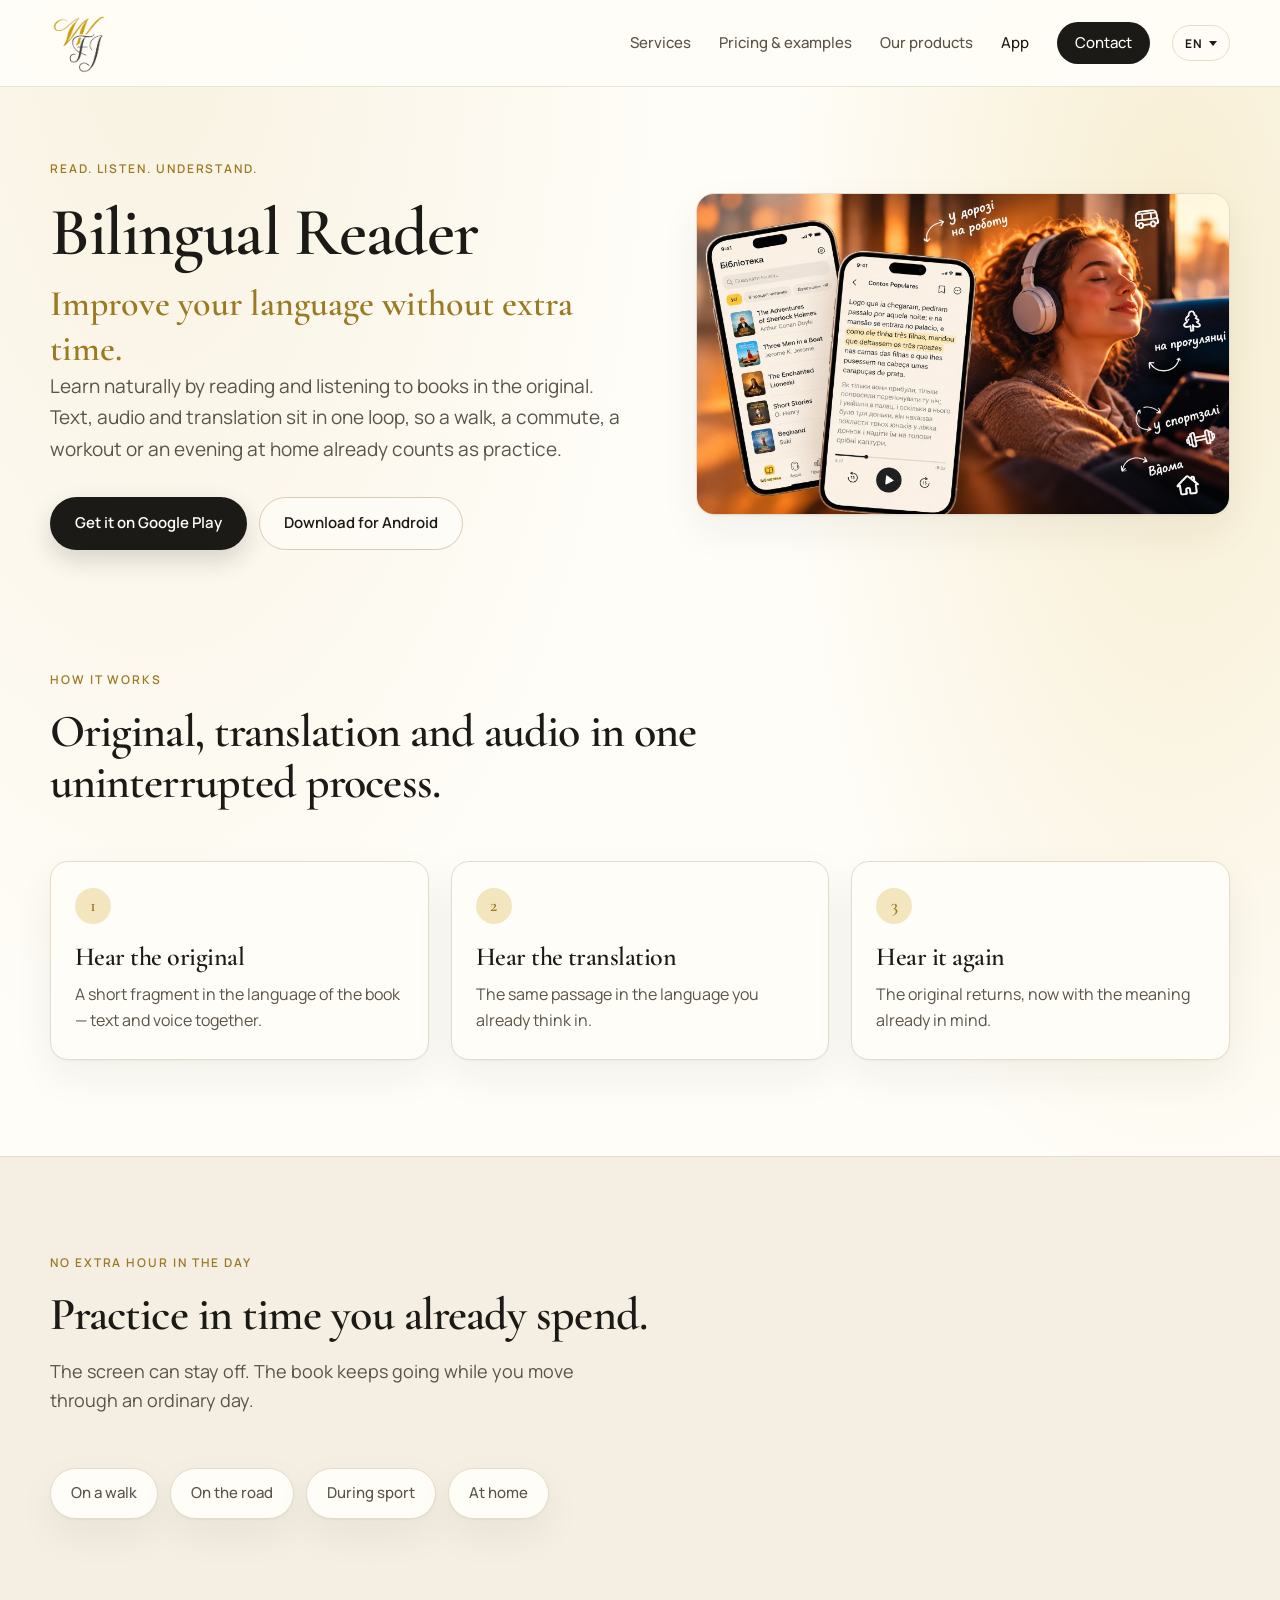
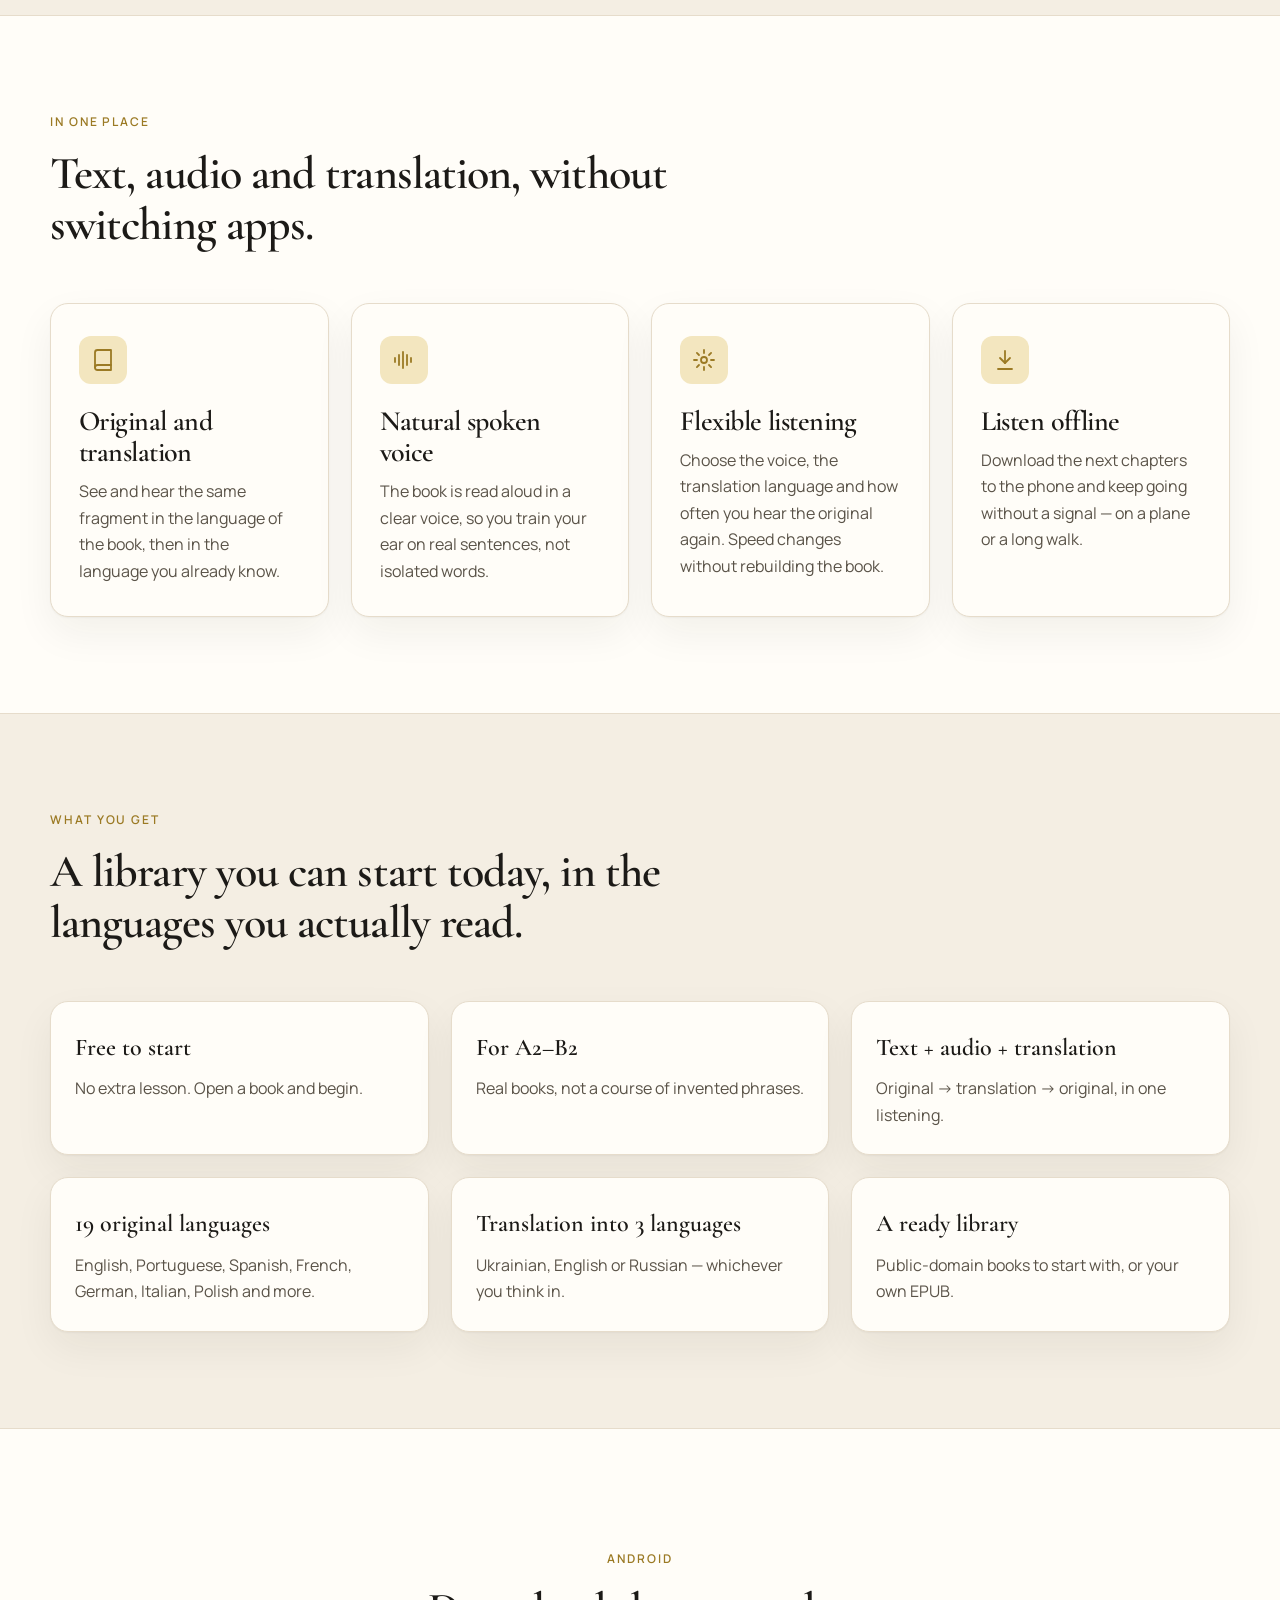
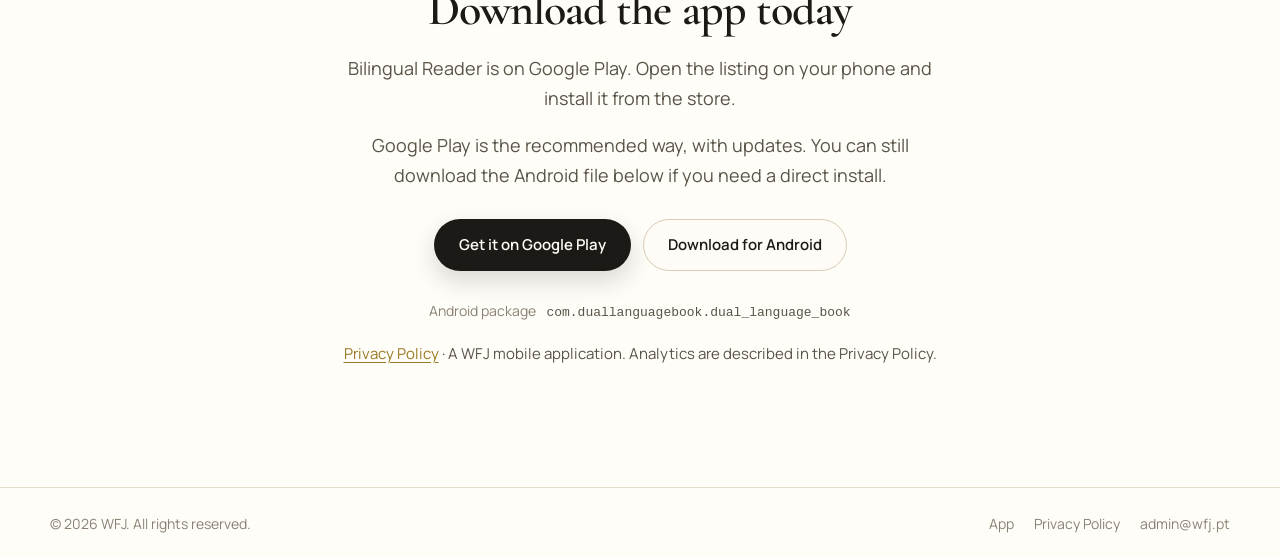
==== commit e2dec769: "Add pricing examples with mobile-first work shots and clearer i18n. Ship clickable project screensho" ====
--- a/app.html
+++ b/app.html
@@ -24,7 +24,7 @@
   <link rel="preconnect" href="https://fonts.googleapis.com">
   <link rel="preconnect" href="https://fonts.gstatic.com" crossorigin>
   <link href="https://fonts.googleapis.com/css2?family=Cormorant+Garamond:wght@500;600;700&family=Manrope:wght@400;500;600;700&display=swap" rel="stylesheet">
-  <link rel="stylesheet" href="styles.css?v=18">
+  <link rel="stylesheet" href="styles.css?v=22">
 </head>
 <body>
 
@@ -37,7 +37,8 @@
       <div class="header-tools">
         <nav class="site-nav" data-i18n-aria="a11y.nav">
           <a href="index.html#services" data-i18n="nav.services">Services</a>
-          <a href="index.html#building" data-i18n="nav.building">What we're building</a>
+          <a href="index.html#work" data-i18n="nav.work">Pricing &amp; examples</a>
+          <a href="index.html#building" data-i18n="nav.building">Our products</a>
           <a href="app.html" class="nav-keep" aria-current="page" data-i18n="nav.app">App</a>
           <a href="index.html#contact" class="nav-cta" data-i18n="nav.contact">Contact</a>
         </nav>
@@ -50,6 +51,7 @@
             <button type="button" data-set-lang="en" aria-pressed="true">EN</button>
             <button type="button" data-set-lang="pt" aria-pressed="false">PT</button>
             <button type="button" data-set-lang="uk" aria-pressed="false">UK</button>
+            <button type="button" data-set-lang="ru" aria-pressed="false">RU</button>
           </div>
         </div>
         <button type="button" class="nav-toggle" data-nav-toggle aria-expanded="false" aria-controls="mobile-nav" data-i18n-aria="a11y.menu">
@@ -60,7 +62,8 @@
     <nav id="mobile-nav" class="mobile-nav" data-nav-panel hidden data-i18n-aria="a11y.nav">
       <div class="container mobile-nav-inner">
         <a href="index.html#services" data-i18n="nav.services">Services</a>
-        <a href="index.html#building" data-i18n="nav.building">What we're building</a>
+        <a href="index.html#work" data-i18n="nav.work">Pricing &amp; examples</a>
+        <a href="index.html#building" data-i18n="nav.building">Our products</a>
         <a href="app.html" aria-current="page" data-i18n="nav.app">App</a>
         <a href="index.html#contact" data-i18n="nav.contact">Contact</a>
       </div>
@@ -264,7 +267,7 @@
     </div>
   </footer>
 
-  <script src="i18n.js?v=2"></script>
+  <script src="i18n.js?v=10"></script>
   <script src="nav.js?v=2"></script>
 </body>
 </html>
--- a/styles.css
+++ b/styles.css
@@ -106,8 +106,8 @@
 .site-header {
   position: sticky;
   top: 0;
-  z-index: 10;
-  background: rgba(255, 253, 248, 0.86);
+  z-index: 100;
+  background: rgba(255, 253, 248, 0.94);
   backdrop-filter: saturate(160%) blur(14px);
   -webkit-backdrop-filter: saturate(160%) blur(14px);
   border-bottom: 1px solid rgba(230, 220, 203, 0.8);
@@ -557,6 +557,63 @@
   font-size: 16px;
 }
 
+/* ---------- Pricing & work ---------- */
+.work-list {
+  display: grid;
+  grid-template-columns: 1fr;
+  gap: 40px;
+}
+
+.work-shot {
+  display: grid;
+  gap: 14px;
+  color: inherit;
+}
+
+.work-shot picture {
+  display: block;
+  width: 100%;
+}
+
+.work-shot img {
+  width: 100%;
+  height: auto;
+  display: block;
+  border: 1px solid var(--line);
+  background: #fffdf8;
+}
+
+.work-shot-copy {
+  max-width: 54ch;
+}
+
+.work-shot-meta {
+  margin: 0 0 8px;
+  font-size: 12px;
+  font-weight: 600;
+  letter-spacing: 0.12em;
+  text-transform: uppercase;
+  color: var(--gold-deep);
+}
+
+.work-shot h3 {
+  font-size: clamp(24px, 6vw, 34px);
+  margin-bottom: 8px;
+}
+
+.work-shot-copy > p:last-child {
+  color: var(--ink-soft);
+  font-size: 16px;
+}
+
+.work-shot:hover img {
+  border-color: #d8c89a;
+}
+
+.work-shot:hover h3 {
+  color: var(--gold-deep);
+}
+
 /* ---------- What we're building ---------- */
 .building-inner {
   display: grid;
@@ -1074,41 +1131,6 @@
   .nav-cta {
     padding: 9px 16px;
     font-size: 14px;
-  }
-
-  .lang-trigger {
-    display: none;
-  }
-
-  .lang-menu {
-    display: inline-flex !important;
-    position: static;
-    top: auto;
-    right: auto;
-    min-width: 0;
-    padding: 0;
-    border-radius: 999px;
-    overflow: hidden;
-    box-shadow: none;
-    gap: 0;
-  }
-
-  .lang-menu button {
-    min-width: 0;
-    min-height: 0;
-    border-radius: 0;
-    padding: 7px 8px;
-    text-align: center;
-  }
-
-  .lang-menu button:hover {
-    background: transparent;
-    color: var(--ink);
-  }
-
-  .lang-menu button[aria-pressed="true"]:hover {
-    background: var(--ink);
-    color: #fffdf8;
   }
 
   .hero-scene {
@@ -1209,6 +1231,16 @@
     gap: 22px;
   }
 
+  .work-list {
+    gap: 48px;
+  }
+
+  .work-shot {
+    grid-template-columns: 1.15fr 0.85fr;
+    gap: 28px;
+    align-items: center;
+  }
+
   .card,
   .step,
   .fact-list li,
@@ -1370,6 +1402,14 @@
     grid-template-columns: repeat(4, 1fr);
   }
 
+  .work-list {
+    gap: 56px;
+  }
+
+  .work-shot {
+    gap: 36px;
+  }
+
   .fact-list,
   .steps {
     grid-template-columns: repeat(3, 1fr);
@@ -1479,9 +1519,10 @@
   }
 }
 
-/* Safety: never allow page-wide horizontal scroll */
+/* Safety: never allow page-wide horizontal scroll.
+   Use clip (not hidden) so position:sticky on the header still works. */
 html,
 body {
-  overflow-x: hidden;
+  overflow-x: clip;
   max-width: 100%;
 }
